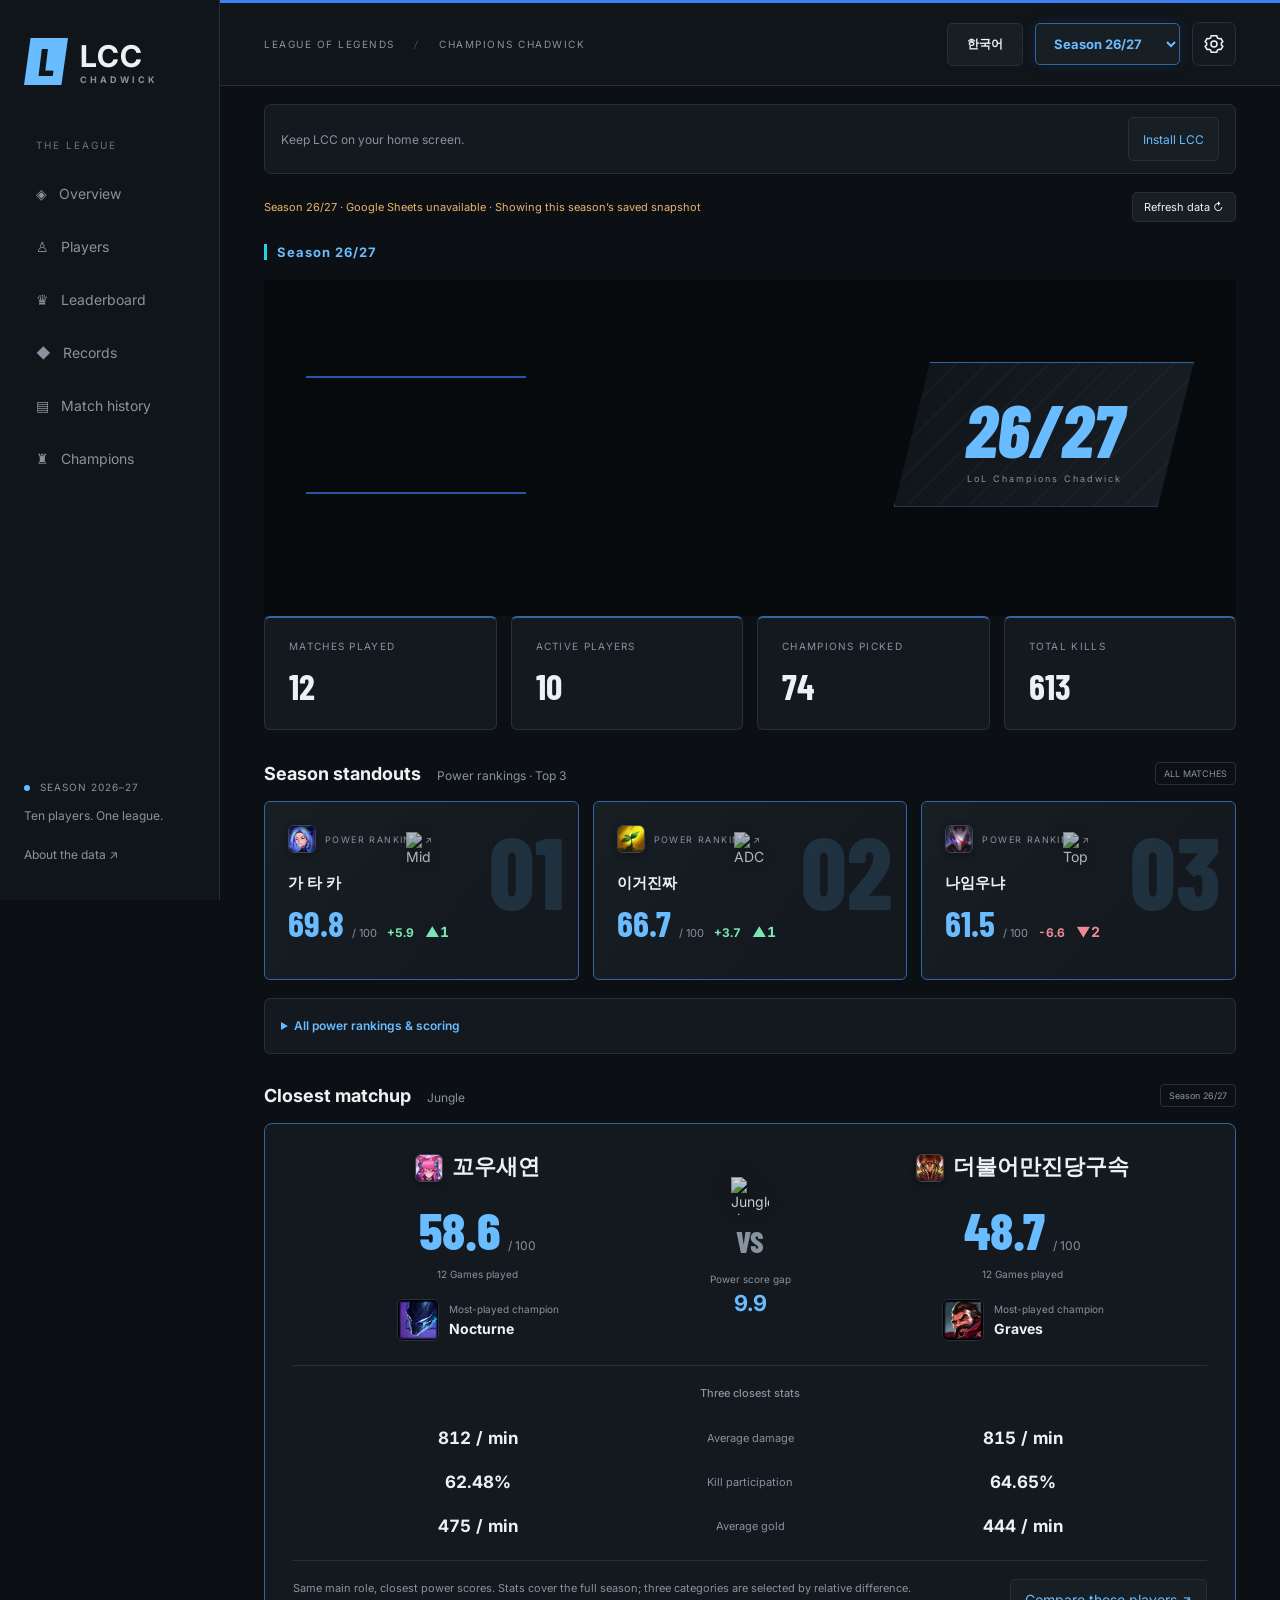
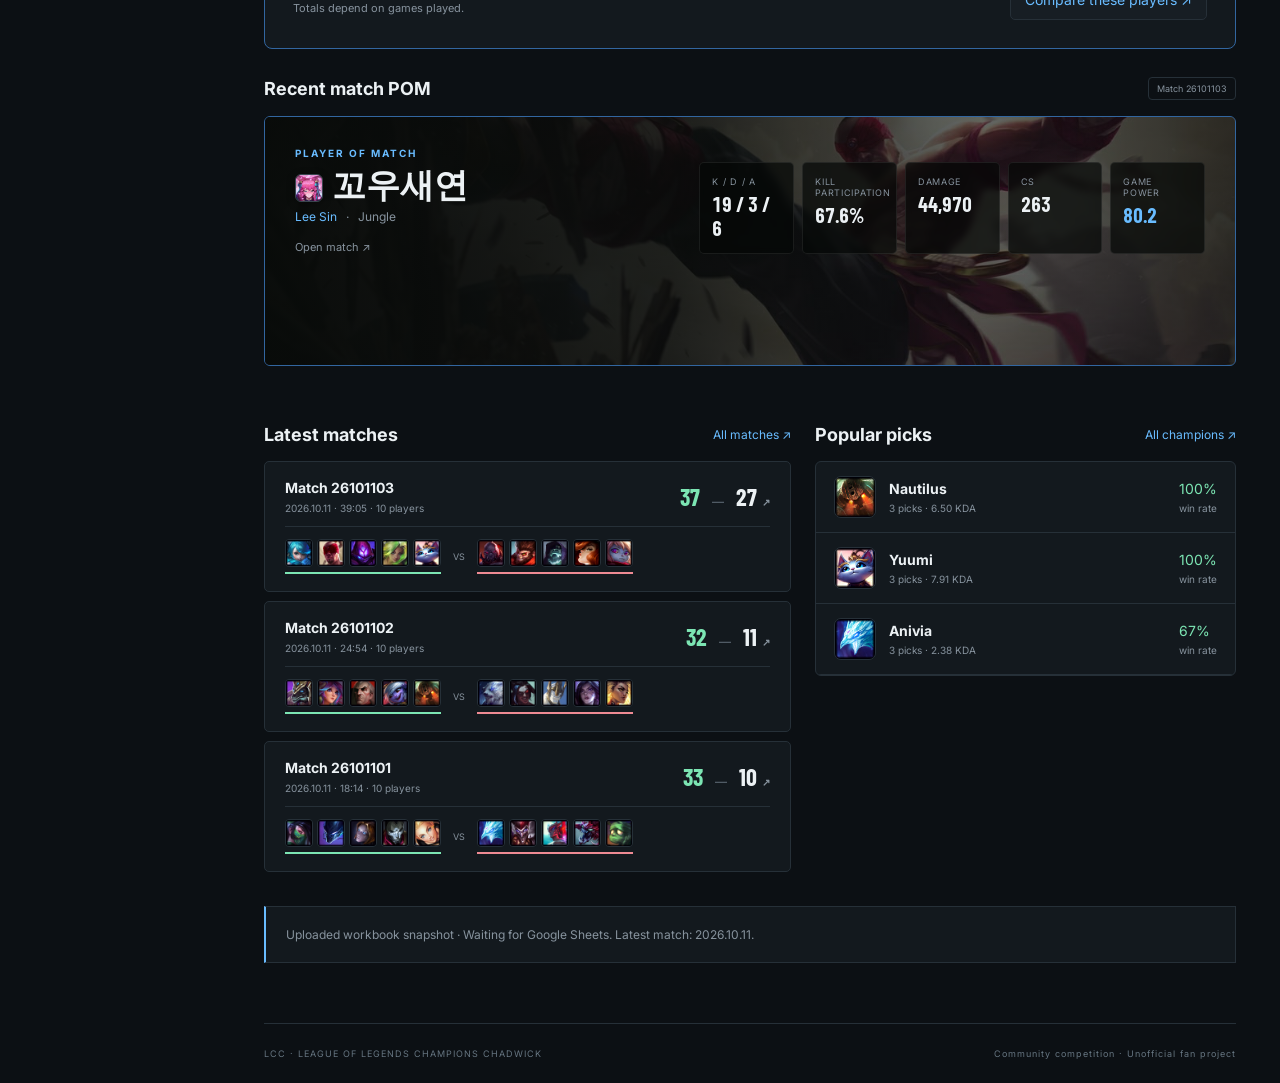
==== docs/index.html @ 59acae22 "Add vision per minute to primary profile metrics" ====
<!doctype html>
<html lang="en"><head><meta charset="utf-8"><meta name="viewport" content="width=device-width,initial-scale=1,viewport-fit=cover"><meta name="description" content="League of Legends Champions Chadwick — season rankings, player profiles, champion stats and match results."><title>LCC — Season 26/27</title><script src="seasons.js?v=20261013-palettes"></script><link rel="stylesheet" href="style.css?v=20261013-seasons"><link rel="stylesheet" href="language-extra.css"><link rel="stylesheet" href="champion-icons.css?v=20261015-matches"><link rel="stylesheet" href="player-profile-icons.css"><link rel="stylesheet" href="leaderboard.css"><link rel="stylesheet" href="hero-videos.css"><link rel="stylesheet" href="home-branding.css?v=20261013-seasons"><link rel="stylesheet" href="home-branding-adjust.css?v=20261013-1247"><link rel="stylesheet" href="season-theme.css?v=20261013-palettes"><link rel="stylesheet" href="compare.css?v=20261014-higher"><link rel="stylesheet" href="power-ranking.css?v=20261014-arrows2"><link rel="stylesheet" href="matchup.css?v=20261014-lanes"><link rel="stylesheet" href="pom.css?v=20261014-profilepom"><link rel="stylesheet" href="match-pom.css?v=20261014-matchpower"><link rel="stylesheet" href="records.css?v=20261014-recordart3"><link rel="stylesheet" href="mobile-nav.css?v=20261014-grid"><link rel="manifest" href="manifest.webmanifest"><meta name="theme-color" content="#0c1014"><meta name="apple-mobile-web-app-capable" content="yes"><meta name="apple-mobile-web-app-title" content="LCC"><meta name="apple-mobile-web-app-status-bar-style" content="black-translucent"><link rel="apple-touch-icon" sizes="180x180" href="images/app/apple-touch-icon.png"><link rel="icon" type="image/png" sizes="192x192" href="images/app/icon-192.png"><link rel="stylesheet" href="pwa.css?v=20261015-settings"><link rel="stylesheet" href="music.css?v=20261015"><link rel="stylesheet" href="power-history.css?v=20261015-summary"><link rel="stylesheet" href="power-chart.css?v=20261015"><link rel="stylesheet" href="profile-stats.css?v=20261015-vpm"></head>
<body><aside><a class="brand" href="#overview"><span class="mark">L</span><b>LCC<span>CHADWICK</span></b></a><div class="navlabel">THE LEAGUE</div><nav><a href="#overview">◈ <span>Overview</span></a><a href="#players">♙ <span>Players</span></a><a href="#leaderboard">♛ <span>Leaderboard</span></a><a href="#records">◆ <span>Records</span></a><a href="#matches">▤ <span>Match history</span></a><a href="#champions">♜ <span>Champions</span></a></nav><div class="asidebottom"><span class="statusdot"></span> <span id="sidebar-season">SEASON 2026 / 27</span><p>Ten players. One league.</p><a href="#about">About the data ↗</a></div></aside><div class="shell"><header><span>LEAGUE OF LEGENDS <i>/</i> CHAMPIONS CHADWICK</span><div class="header-actions"><button id="language-toggle" class="lang-toggle" type="button" aria-label="한국어로 전환">한국어</button><select id="season-select" class="season" aria-label="Choose season"><option value="26-27">Season 26/27</option><option value="25-26">Season 25/26</option></select></div></header><div id="pwa-install-bar" class="pwa-install-bar" hidden><span>Keep LCC on your home screen.</span><button class="btn" id="pwa-install" type="button">Install LCC</button></div><div class="livebar"><span id="live-status" role="status" data-state="checking">Checking Google Sheets…</span><button id="refresh-live" class="btn" type="button">Refresh data ↻</button></div><div id="season-context" class="season-context">Season 26/27</div><p id="season-data-note" class="season-data-note" hidden></p><main id="app" aria-live="polite"><p>Loading league statistics…</p></main><footer>LCC · LEAGUE OF LEGENDS CHAMPIONS CHADWICK <span>Community competition · Unofficial fan project</span></footer></div><dialog id="pwa-install-dialog" class="pwa-dialog" aria-labelledby="pwa-dialog-title"><h2 id="pwa-dialog-title">Install LCC</h2><p class="pwa-intro">Add LCC to your home screen and open it like an app.</p><h3>iPhone / iPad</h3><p>Open this site in Safari. Tap Share, then Add to Home Screen. Keep Open as Web App enabled if shown, then tap Add.</p><h3>Galaxy / Android</h3><p>Open this site in Chrome or Samsung Internet. Use the browser menu to install the app or add it to your home screen.</p><p>If you opened LCC inside another app, open the link in Safari or Chrome first.</p><p>An internet connection is required for statistics. Enable POM alerts separately on this device.</p><button class="btn" id="pwa-close" type="button">Close</button></dialog><script src="champion-art.js"></script><script src="live.js?v=20261013-seasons"></script><script src="app.js?v=20261015-vpm"></script><script src="power-ranking.js?v=20261015-spread2"></script><script src="power-chart.js?v=20261015"></script><script src="power-history.js?v=20261015-chart"></script><script src="pom.js?v=20261014-profilepom"></script><script src="leaderboard.js?v=20261014-pom"></script><script src="about-simple.js?v=20261013-seasons"></script><script src="compare.js?v=20261014-current-rank"></script><script src="matchup.js?v=20261014-lanes"></script><script src="records.js?v=20261014-powerrecord"></script><script src="match-pom.js?v=20261014-matchpower"></script><script src="champion-icons.js?v=20261015-laneorder"></script><script src="image-fallback.js"></script><script src="korean-game-terms.js?v=20261014-ko2"></script><script src="translation-fixes.js?v=20261014-allplayers"></script><script src="language.js?v=20261015-spread2"></script><script src="player-profile-icons.js?v=20261014-current-rank"></script><script src="hero-videos.js?v=20261013-1322"></script><script src="pwa.js?v=20261014"></script><script type="module" src="push.js?v=20261015-settings"></script><script src="music.js?v=20261015-default-on"></script></body></html>
---- docs/style.css ----
@import url('https://fonts.googleapis.com/css2?family=Barlow+Condensed:wght@600;700;800&family=Inter:wght@400;500;600;700;800&display=swap');
:root{color-scheme:dark;--bg:#0c1014;--panel:#13191e;--line:#263038;--muted:#87939e;--text:#ecf1f4;--lime:#d5fa62;--green:#7ce5b3}*{box-sizing:border-box}body{margin:0;background:var(--bg);color:var(--text);font:14px Inter,Arial,sans-serif}a{color:inherit;text-decoration:none}button,input,select{font:inherit}button,a,input,select{outline-offset:5px}button{cursor:pointer}aside{position:fixed;inset:0 auto 0 0;width:220px;padding:38px 24px;background:#10151a;border-right:1px solid var(--line);display:flex;flex-direction:column}.brand{display:flex;gap:12px;align-items:center}.mark{background:var(--lime);color:#10151a;font:italic 800 38px 'Barlow Condensed',sans-serif;width:44px;height:47px;text-align:center;clip-path:polygon(15% 0,100% 0,85% 100%,0 100%)}.brand b{font-size:30px;letter-spacing:1px}.brand b span{display:block;font-size:9px;letter-spacing:3px;color:var(--muted)}.navlabel{font-size:10px;letter-spacing:2px;color:#66737e;margin:54px 12px 20px}nav{display:grid;gap:8px}nav a{padding:14px 12px;border-radius:5px;color:var(--muted);display:flex;gap:12px}nav a.active{background:#232c20;color:var(--lime)}nav a:hover{background:#1c242b;color:white}.asidebottom{margin-top:auto;color:var(--muted);font-size:10px;letter-spacing:1px}.asidebottom p{letter-spacing:0;font-size:12px;margin:15px 0 24px}.asidebottom a{font-size:12px;letter-spacing:0}.statusdot{display:inline-block;width:6px;height:6px;border-radius:100%;background:var(--lime);margin-right:6px}.shell{margin-left:220px}header{height:86px;padding:0 44px;display:flex;align-items:center;justify-content:space-between;border-bottom:1px solid var(--line);font-size:10px;letter-spacing:1.5px;color:var(--muted)}header i{margin:0 15px;color:#42505a}.season{border:1px solid var(--line);border-radius:5px;padding:11px 14px;color:#ccd5dc;letter-spacing:0}.season .statusdot{margin:0 0 0 18px}.header-actions{display:flex;align-items:center;gap:9px}.lang-toggle{background:#171e24;border:1px solid #303a43;border-radius:5px;color:var(--text);padding:10px 12px;font-size:10px;letter-spacing:0;min-width:58px}.lang-toggle:hover{border-color:var(--lime);color:var(--lime)}main{padding:38px 44px 60px;max-width:1600px;margin:auto}.eyebrow{color:var(--lime);font-size:10px;font-weight:700;letter-spacing:2px;text-transform:uppercase}.hero{display:flex;justify-content:space-between;gap:28px;align-items:center;padding:4px 0 32px}.hero h1,h1{font:800 clamp(36px,4vw,62px)/1.05 'Barlow Condensed',Impact,sans-serif;text-transform:uppercase;letter-spacing:-.5px;margin:14px 0}.hero p,.sub{color:var(--muted);line-height:1.7;margin:12px 0}.heroart{position:relative;width:220px;height:145px;flex-shrink:0;overflow:hidden;border:1px solid #35432b;background:repeating-linear-gradient(135deg,transparent 0 20px,#a8cd4020 21px 22px),linear-gradient(110deg,#141c1a,#25351b);clip-path:polygon(12% 0,100% 0,88% 100%,0 100%);display:grid;place-content:center;text-align:center}.heroart b{font:800 italic 74px 'Barlow Condensed',sans-serif;color:var(--lime)}.heroart small{font-size:9px;letter-spacing:4px;color:#c2d4a8}.stats{display:grid;grid-template-columns:repeat(4,1fr);gap:14px;margin:0 0 32px}.stat{background:var(--panel);border:1px solid var(--line);padding:22px 24px;border-radius:6px}.stat small{display:block;color:var(--muted);font-size:10px;text-transform:uppercase;letter-spacing:1.3px}.stat strong{font:700 36px 'Barlow Condensed',sans-serif;display:block;margin-top:12px}.stat em{font:11px Inter,sans-serif;color:var(--muted);margin-left:7px}.sectionhead{display:flex;justify-content:space-between;align-items:center;margin:28px 0 16px;gap:12px}h2{font-size:18px;margin:0}h2 span{color:var(--muted);font-size:12px;font-weight:400;margin-left:12px}.quietlink{color:var(--lime);font-size:12px}.leaders{display:grid;grid-template-columns:repeat(3,1fr);gap:14px}.leader{display:block;position:relative;background:linear-gradient(115deg,#1d2820,#141b20 65%);border:1px solid #354132;padding:23px;border-radius:6px;overflow:hidden}.leader:nth-child(2){background:linear-gradient(115deg,#202333,#141b20 65%);border-color:#343748}.leader:nth-child(3){background:linear-gradient(115deg,#29251e,#141b20 65%);border-color:#413c30}.leader small{font-size:9px;letter-spacing:1.4px;color:#a9b5a4}.leader h3{font-size:15px;margin:20px 0 8px;position:relative;overflow-wrap:anywhere}.leader strong{font:700 36px 'Barlow Condensed',sans-serif;color:var(--lime)}.leader strong span{font:11px Inter,sans-serif;color:var(--muted);margin-left:8px}.leader .ghost{position:absolute;right:14px;top:8px;font:800 100px 'Barlow Condensed',sans-serif;color:#ffffff06}.toolbar{display:flex;gap:10px;flex-wrap:wrap;margin-bottom:16px}.toolbar input{flex:1;min-width:180px}input,select,.btn{background:#171e24;border:1px solid #303a43;border-radius:5px;color:var(--text);padding:11px 14px}.btn:hover{border-color:var(--lime)}.tablewrap{overflow-x:auto;border:1px solid var(--line);border-radius:6px;background:var(--panel)}table{width:100%;border-collapse:collapse;text-align:left;white-space:nowrap}th{font-size:9px;text-transform:uppercase;letter-spacing:1px;color:var(--muted);background:#171e24;padding:15px 18px}th button{color:inherit;background:none;border:none;padding:0;font:inherit;text-transform:inherit;letter-spacing:inherit}td{border-top:1px solid #232b33;padding:17px 18px;font-size:12px}tbody tr:hover{background:#1a2229}.num{font-variant-numeric:tabular-nums}.playername{font-weight:600}.tag{font-size:10px;color:var(--muted);margin-top:5px}.rank{color:#74818c}.rank.top{color:var(--lime);font-weight:800}.lime{color:var(--lime)}.win{color:var(--green)}.loss{color:#ee8a93}.pill{display:inline-block;font-size:9px;padding:5px 8px;border:1px solid var(--line);border-radius:4px;color:#b9c5ce}.form{display:flex;gap:4px}.form span{font-size:9px;padding:5px;background:#15372c;color:var(--green);border-radius:3px}.form span.l{background:#382429;color:#ee8a93}.bar{height:3px;background:#303c37;width:70px;margin-top:7px}.bar span{display:block;height:100%;background:var(--green)}.bottomgrid{display:grid;grid-template-columns:1.25fr 1fr;gap:24px}.matchcard{display:flex;justify-content:space-between;align-items:center;background:var(--panel);border:1px solid var(--line);border-radius:5px;padding:17px 20px;margin-bottom:9px;gap:12px}.matchcard:hover{border-color:#657846}.matchcard small{display:block;color:var(--muted);font-size:10px;margin-top:6px}.score{font:700 24px 'Barlow Condensed',sans-serif;white-space:nowrap}.score i{font:12px Inter;color:#63707b;margin:0 12px}.champRow{display:flex;align-items:center;gap:13px;padding:14px 18px;border-bottom:1px solid var(--line)}.champIcon{height:35px;width:35px;display:grid;place-items:center;border-radius:5px;background:#28312b;color:var(--lime);font-family:'Barlow Condensed',sans-serif;font-size:20px}.champRow>div:nth-child(2){flex:1}.champRow small{color:var(--muted);font-size:10px;display:block;margin-top:5px}.cards{display:grid;grid-template-columns:repeat(3,1fr);gap:16px}.card{background:var(--panel);border:1px solid var(--line);padding:25px;border-radius:6px}.card h3{overflow-wrap:anywhere}.card:hover{border-color:#58664e}.ministats{display:flex;gap:25px;margin-top:25px}.ministats b{display:block;font-size:20px}.ministats small{font-size:10px;color:var(--muted)}.back{color:var(--muted);font-size:12px}.note{padding:17px 20px;border:1px solid var(--line);border-left:2px solid var(--lime);color:var(--muted);font-size:12px;line-height:1.8;background:var(--panel);margin-top:25px}.prose{max-width:780px;line-height:1.9;color:#b5c0c9}.prose h2{color:white;margin-top:30px}.prose code{color:var(--lime)}footer{margin:0 44px;padding:24px 0;border-top:1px solid var(--line);color:#667581;font-size:9px;letter-spacing:1px;display:flex;justify-content:space-between;gap:15px}.empty{padding:40px;color:var(--muted);text-align:center}@media(min-width:1500px){main{padding-top:55px}.hero{padding-bottom:45px}}@media(max-width:1100px){aside{width:180px;padding:30px 18px}.shell{margin-left:180px}main{padding:30px 25px}.heroart{width:165px}.bottomgrid{grid-template-columns:1fr}.cards{grid-template-columns:repeat(2,1fr)}header{padding:0 25px}.leader{padding:18px}}@media(max-width:760px){aside{position:relative;width:100%;padding:16px;border-right:0;border-bottom:1px solid var(--line)}.brand{display:none}.navlabel,.asidebottom{display:none}nav{display:flex;justify-content:space-between;gap:3px}nav a{padding:10px 8px;font-size:11px;gap:5px}.shell{margin:0}header{height:57px;padding:0 18px;font-size:8px}header>span{max-width:150px;line-height:1.6}.header-actions{gap:6px}.lang-toggle{padding:8px 9px;min-width:49px;font-size:9px}.season{padding:9px 10px}.season .statusdot{margin-left:8px}main{padding:25px 18px}.heroart{display:none}.stats{grid-template-columns:repeat(2,1fr);gap:10px}.stat{padding:18px}.leaders{grid-template-columns:1fr}.leader{padding:18px}.leader h3{margin:12px 0 5px}.cards{grid-template-columns:1fr}.hero h1{font-size:44px}footer{margin:0 18px;flex-direction:column}.sectionhead{align-items:flex-start}.sectionhead h2 span{display:block;margin:7px 0 0}}

/* Champion profile banners and expanded season stats. */
.profile-hero{position:relative;isolation:isolate;min-height:370px;margin:22px 0 16px;border:1px solid var(--line);border-radius:8px;overflow:hidden;background:#182128;display:flex;align-items:flex-end}
.profile-splash{position:absolute;inset:0;width:100%;height:100%;object-fit:cover;object-position:65% 30%;z-index:-3}
.profile-shade{position:absolute;inset:0;background:linear-gradient(90deg,rgba(9,14,18,.94),rgba(9,14,18,.63) 48%,rgba(9,14,18,.1)),linear-gradient(0deg,rgba(9,14,18,.88),transparent 80%);z-index:-2}
.profile-content{padding:36px;max-width:100%;text-shadow:0 2px 18px #000}
.profile-content>.eyebrow{position:relative;top:-10px}
.profile-content h1{font-size:clamp(30px,4vw,58px);text-transform:none;overflow-wrap:anywhere;max-width:950px}
.profile-content p{color:#d0d9df;line-height:1.6}
.art-label{display:inline-block;margin-top:14px;padding:9px 12px;border:1px solid #9aaf7066;background:#101810b3;border-radius:4px;font-size:10px;letter-spacing:1px;color:var(--lime)}
.art-rule{color:var(--muted);font-size:11px;margin:0 0 26px;line-height:1.7}
.impact-stats{grid-template-columns:repeat(3,1fr)}
.card-totals{border-top:1px solid var(--line);margin-top:20px;padding-top:16px;display:grid;gap:9px;font-size:11px;color:var(--muted)}
.card-totals span{display:flex;justify-content:space-between;gap:10px}.card-totals b{color:var(--text);font-weight:500}
#ranktable table{min-width:1510px}#ranktable th:nth-child(2),#ranktable td:nth-child(2){position:sticky;left:0;background:var(--panel);z-index:1;box-shadow:5px 0 10px #0002}#ranktable th:nth-child(2){background:#171e24}
.profile-hero+.stats{margin-top:24px}
@media(max-width:760px){.profile-hero{min-height:340px}.profile-content{padding:24px}.profile-splash{object-position:60% center}.profile-shade{background:linear-gradient(0deg,rgba(9,14,18,.98),rgba(9,14,18,.6) 55%,rgba(9,14,18,.15))}.impact-stats{grid-template-columns:repeat(2,1fr)}}

.livebar{display:flex;justify-content:space-between;align-items:center;gap:14px;margin:18px 44px 0;font-size:11px;color:var(--muted)}.livebar .btn{padding:7px 11px;font-size:11px;flex-shrink:0}.livebar .btn:disabled{opacity:.5;cursor:wait}#live-status[data-state="live"]{color:var(--green)}#live-status[data-state="offline"]{color:#e6b46b}@media(max-width:760px){.livebar{margin:14px 18px 0;line-height:1.6}}
.season-context{margin:22px 44px 0;color:var(--lime);font-weight:700;font-size:13px;letter-spacing:1px}.season-context + main{padding-top:20px}#season-select{cursor:pointer;min-width:145px;font-size:13px}#season-select:focus-visible{outline:2px solid var(--lime)}.player-alias{color:var(--muted);font-size:12px;line-height:1.7}@media(max-width:760px){.season-context{margin:20px 18px 0}#season-select{min-width:125px;font-size:12px}}

.season-data-note{margin:10px 44px 0;color:var(--muted);font-size:11px;line-height:1.7}.season-data-note + main{padding-top:20px}@media(max-width:760px){.season-data-note{margin:10px 18px 0}}
---- docs/language-extra.css ----
.lang-toggle{padding:12px 18px!important;min-width:76px!important;font-size:12px!important;font-weight:700;letter-spacing:.2px}.header-actions{gap:12px}@media(max-width:760px){.lang-toggle{padding:10px 13px!important;min-width:62px!important;font-size:10px!important}}
---- docs/champion-icons.css ----
.champIcon{height:42px;width:42px;flex:0 0 42px;display:grid;place-items:center;border-radius:7px;overflow:hidden;background:#20282e;border:1px solid #303a43;color:var(--lime);font-family:'Barlow Condensed',sans-serif;font-size:20px}.champIcon img{width:100%;height:100%;object-fit:cover;display:block}.champIcon-fallback{background:#28312b}@media(max-width:760px){.champIcon{height:38px;width:38px;flex-basis:38px}}
.match-champion{display:inline-flex;align-items:center;gap:9px}
.match-champion .champIcon{width:32px;height:32px;flex-basis:32px;border-radius:5px;font-size:13px}
.matchcard{flex-wrap:wrap}
.match-picks{flex-basis:100%;display:flex;align-items:center;gap:12px;padding-top:12px;border-top:1px solid var(--line)}
.match-picks-team{display:flex;gap:4px;padding-bottom:5px;border-bottom:2px solid currentColor}
.match-pick{display:block}
.match-pick .champIcon{width:28px;height:28px;flex-basis:28px;border-radius:4px;font-size:10px}
.match-picks-vs{font-size:9px;color:var(--muted)}
@media(max-width:760px){.match-picks{gap:8px}.match-picks-team{gap:3px}.match-pick .champIcon{width:20px;height:20px;flex-basis:20px}}
---- docs/player-profile-icons.css ----
.player-avatar-inline{width:28px;height:28px;object-fit:cover;border-radius:6px;border:1px solid #3a4650;vertical-align:middle;margin-right:9px;box-shadow:0 2px 8px #0005}.player-avatar-card{width:54px;height:54px;object-fit:cover;border-radius:10px;border:1px solid #46535d;display:block;margin:0 0 15px;box-shadow:0 5px 18px #0006}.player-avatar-profile{width:72px;height:72px;object-fit:cover;border-radius:12px;border:1px solid #75845d;display:block;margin-bottom:14px;box-shadow:0 8px 28px #0009}.tablewrap td a[href^="#player/"]{display:inline-flex;align-items:center}.card[href^="#player/"]{position:relative}.card[href^="#player/"] .pill{position:absolute;top:25px;right:25px}@media(max-width:760px){.player-avatar-inline{width:24px;height:24px;margin-right:7px}.player-avatar-card{width:46px;height:46px}.player-avatar-profile{width:60px;height:60px}.card[href^="#player/"] .pill{top:20px;right:20px}}
---- docs/leaderboard.css ----
.leaderboard-heading{display:flex;align-items:flex-end;justify-content:space-between;gap:20px;margin-bottom:24px}.leaderboard-heading h1{margin-bottom:8px}.leaderboard-live{display:inline-flex;align-items:center;gap:8px;border:1px solid #394533;background:#151c18;border-radius:999px;padding:9px 12px;font-size:9px;letter-spacing:1.3px;color:#bdcaaf;white-space:nowrap}.leaderboard-live i{width:7px;height:7px;border-radius:50%;background:var(--lime);box-shadow:0 0 12px #d5fa62aa}.leaderboard-grid{display:grid;grid-template-columns:repeat(3,minmax(0,1fr));gap:16px}.leaderboard-card{position:relative;min-height:228px;background:linear-gradient(145deg,#171e24,#11171c);border:1px solid var(--line);border-radius:7px;padding:20px;overflow:hidden}.leaderboard-card::after{content:"";position:absolute;inset:auto -40px -70px auto;width:150px;height:150px;border-radius:50%;background:#d5fa6208;pointer-events:none}.leaderboard-card-title{font-size:10px;letter-spacing:1.5px;text-transform:uppercase;color:#aab5bd;margin-bottom:18px}.leaderboard-first{position:relative;display:flex;align-items:flex-start;gap:10px;padding-bottom:17px;border-bottom:1px solid #28323a}.leaderboard-crown{font-size:22px;line-height:1;color:var(--lime);margin-top:2px;text-shadow:0 0 14px #d5fa6266}.leaderboard-winner{display:flex;align-items:center;gap:12px;min-width:0}.leaderboard-winner .player-avatar-inline{width:54px;height:54px;border-radius:8px;border:1px solid #718340;object-fit:cover;flex:0 0 auto}.leaderboard-winner-copy{display:grid;gap:3px;min-width:0}.leaderboard-rank-label{font-size:8px;letter-spacing:1.5px;color:#76828b}.leaderboard-winner-copy strong{font-size:17px;overflow:hidden;text-overflow:ellipsis;white-space:nowrap}.leaderboard-value{font:800 28px 'Barlow Condensed',sans-serif;color:var(--lime);line-height:1}.leaderboard-places{display:grid;gap:8px;padding-top:13px}.leaderboard-place{display:grid;grid-template-columns:24px minmax(0,1fr) auto;align-items:center;gap:8px;font-size:11px}.leaderboard-place-rank{color:#71808a;font-weight:700}.leaderboard-place-name{overflow:hidden;text-overflow:ellipsis;white-space:nowrap;color:#d8e0e5}.leaderboard-place strong{font:700 16px 'Barlow Condensed',sans-serif;color:#f2f5f6}@media(max-width:1100px){.leaderboard-grid{grid-template-columns:repeat(2,minmax(0,1fr))}}@media(max-width:760px){.leaderboard-heading{display:block}.leaderboard-live{margin-top:8px}.leaderboard-grid{grid-template-columns:1fr}.leaderboard-card{min-height:0}.leaderboard-winner .player-avatar-inline{width:48px;height:48px}}
---- docs/hero-videos.css ----
.hero{position:relative;overflow:hidden;isolation:isolate}
.hero>.hero-video-layer{position:absolute;inset:0;z-index:-2;overflow:hidden;background:#080b0e;pointer-events:none}
.hero>.hero-video-layer::after{content:"";position:absolute;inset:0;background:linear-gradient(90deg,rgba(7,10,12,.92) 0%,rgba(7,10,12,.74) 42%,rgba(7,10,12,.30) 72%,rgba(7,10,12,.64) 100%),linear-gradient(0deg,rgba(7,10,12,.72),rgba(7,10,12,.08) 52%,rgba(7,10,12,.35));z-index:2}
.hero-video-layer iframe{position:absolute;top:50%;left:50%;width:177.78vh;height:56.25vw;min-width:100%;min-height:100%;transform:translate(-50%,-50%);border:0;pointer-events:none}
.hero>.hero-video-layer~*{position:relative;z-index:1}
.heroart{background:rgba(15,20,24,.28);backdrop-filter:blur(2px)}
@media (max-width:760px){.hero-video-layer iframe{width:220vh;height:70vw}.hero>.hero-video-layer::after{background:linear-gradient(90deg,rgba(7,10,12,.94),rgba(7,10,12,.58)),linear-gradient(0deg,rgba(7,10,12,.78),rgba(7,10,12,.12) 55%,rgba(7,10,12,.38))}}
@media (prefers-reduced-motion:reduce){.hero-video-layer{display:none}}
---- docs/home-branding.css ----
.hero > div:not(.hero-video-layer):not(.heroart){min-height:300px;position:relative;z-index:2;background:url('https://raw.githubusercontent.com/CheongPaul/lcc/main/6acda41a7ec5a.png') left center/220px auto no-repeat!important}
.hero > div:not(.hero-video-layer):not(.heroart)>*{display:none!important}
.heroart{position:relative;z-index:2}
.heroart b{font-size:0}
.heroart b::after{content:attr(data-season-label);font:800 italic 74px 'Barlow Condensed',sans-serif;color:var(--lime)}
.heroart small{font-size:0}
.heroart small::after{content:'LoL Champions Chadwick';font-size:9px;letter-spacing:2.5px;color:#c2d4a8;white-space:nowrap;display:block}
@media(max-width:760px){.hero > div:not(.hero-video-layer):not(.heroart){min-height:220px;background-position:center!important;background-size:170px auto!important}.heroart small::after{font-size:9px}}
---- docs/home-branding-adjust.css ----
.hero > div:not(.hero-video-layer):not(.heroart){flex:1 1 520px;min-width:360px;width:auto;position:relative;background-position:42px center!important;background-size:220px auto!important;background-repeat:no-repeat!important}
.hero > div:not(.hero-video-layer):not(.heroart)::before,.hero > div:not(.hero-video-layer):not(.heroart)::after{content:"";position:absolute;left:42px;width:220px;height:2px;background:rgba(213,250,98,.42);pointer-events:none;z-index:3}
.hero > div:not(.hero-video-layer):not(.heroart)::before{top:calc(50% - 58px)}
.hero > div:not(.hero-video-layer):not(.heroart)::after{top:calc(50% + 58px)}
.heroart{width:300px;transform:translateX(-42px)}
.heroart small::after{white-space:nowrap;display:block;font-size:9px;letter-spacing:2px}
@media(max-width:1100px){.hero > div:not(.hero-video-layer):not(.heroart){min-width:300px;background-position:24px center!important;background-size:220px auto!important}.hero > div:not(.hero-video-layer):not(.heroart)::before,.hero > div:not(.hero-video-layer):not(.heroart)::after{left:24px}.heroart{width:280px;transform:translateX(-24px)}.heroart small::after{font-size:8px;letter-spacing:1.7px}}
@media(max-width:760px){.hero{display:block}.hero > div:not(.hero-video-layer):not(.heroart){min-width:0;width:100%;min-height:220px;background-position:center!important;background-size:170px auto!important}.hero > div:not(.hero-video-layer):not(.heroart)::before,.hero > div:not(.hero-video-layer):not(.heroart)::after{left:50%;width:170px;transform:translateX(-50%)}.hero > div:not(.hero-video-layer):not(.heroart)::before{top:calc(50% - 44px)}.hero > div:not(.hero-video-layer):not(.heroart)::after{top:calc(50% + 44px)}.heroart{width:100%;transform:none;margin-top:8px}.heroart small::after{white-space:nowrap;font-size:8px;letter-spacing:1.4px}}
---- docs/season-theme.css ----
/* Season identity. Outcome colors (--green, .loss and form badges) stay semantic. */
:root {
  --bg:#0c1014; --panel:#13191e; --line:#263038; --muted:#87939e;
  --text:#ecf1f4; --accent:#3b82f6; --accent-bright:#22d3ee;
  --lime:#69bcff; --surface:#171e24; --sidebar:#10151a;
  --accent-line:#3266a0; --accent-wash:#3b82f61c; --glow:#22d3ee35;
}
:root[data-season="25-26"] {
  --bg:#0c1014; --panel:#13191e; --line:#263038; --muted:#87939e;
  --text:#ecf1f4; --accent:#d4a843; --accent-bright:#f59e0b;
  --lime:#e8be61; --surface:#171e24; --sidebar:#10151a;
  --accent-line:#85672f; --accent-wash:#d4a8431c; --glow:#f59e0b35;
}
body {background:var(--bg);min-height:100vh}
aside {background:var(--sidebar)}
header {border-top:3px solid var(--accent);background:var(--sidebar)}
nav a.active,nav a.active:hover {background:var(--surface);color:var(--lime);box-shadow:inset 3px 0 var(--accent)}
nav a:hover,tbody tr:hover {background:var(--surface)}
input,select,.btn,.lang-toggle {background:var(--surface);border-color:var(--line)}
:focus-visible {outline:2px solid var(--accent-bright)}
#season-select {background:var(--surface);border-color:var(--accent-line);color:var(--lime);font-weight:700;box-shadow:0 0 16px var(--accent-wash)}
#season-select option {background:var(--sidebar);color:var(--text)}
.season-context {color:var(--lime);border-left:3px solid var(--accent-bright);padding-left:10px}
h1 {color:var(--lime)}
.heroart {border-color:var(--accent-line);background:repeating-linear-gradient(135deg,transparent 0 20px,#ffffff08 21px 22px),linear-gradient(110deg,var(--sidebar),var(--surface))}
.heroart small,.heroart small::after {color:var(--muted)}
.hero > div:not(.hero-video-layer):not(.heroart)::before,
.hero > div:not(.hero-video-layer):not(.heroart)::after {background:var(--accent);opacity:.65}
.stat,.card,.matchcard,.tablewrap,.profile-hero {border-color:var(--line)}
.stat {border-top:2px solid var(--accent-line)}
.card:hover,.matchcard:hover,.leader:hover,.leaderboard-card:hover {border-color:var(--accent)}
.leader,.leader:nth-child(2),.leader:nth-child(3),.leaderboard-card {background:linear-gradient(130deg,var(--surface),var(--panel) 75%);border-color:var(--accent-line)}
.leader small,.leaderboard-card-title {color:var(--muted)}
th,#ranktable th:nth-child(2) {background:var(--surface);color:var(--lime)}
td,.leaderboard-first {border-color:var(--line)}
.leaderboard-live,.art-label {background:var(--surface);border-color:var(--accent-line);color:var(--lime)}
.leaderboard-live i {box-shadow:0 0 12px var(--glow)}
.leaderboard-card::after {background:#ffffff04}
.leaderboard-crown {text-shadow:0 0 14px var(--glow)}
.leaderboard-winner .player-avatar-inline,.player-avatar-profile {border-color:var(--accent-line)}
.champIcon,.champIcon-fallback {background:var(--surface);border-color:var(--line)}
.pill {border-color:var(--line);color:var(--muted)}
---- docs/compare.css ----
.compare-launch{margin:16px 0 24px}.compare-launch #compare-picker{margin-top:14px;padding:20px;background:var(--panel);border:1px solid var(--line);border-radius:6px}.compare-launch label{display:block;margin-bottom:10px;color:var(--muted)}.compare-launch select{max-width:100%;margin-right:10px}.compare-open{display:inline-block;margin-top:10px;color:var(--lime)}.compare-eyebrow{margin-top:24px}.compare-controls{display:flex;align-items:end;gap:14px;margin:24px 0}.compare-controls label{flex:1;min-width:0}.compare-controls label>span{display:block;color:var(--muted);margin-bottom:8px}.compare-controls select{width:100%}.compare-vs{padding-bottom:12px;color:var(--lime);font-weight:800}.compare-profiles{display:grid;grid-template-columns:1fr 1fr;gap:16px;margin:24px 0}.compare-profile{position:relative;isolation:isolate;overflow:hidden;border:1px solid var(--accent-line);border-radius:8px;min-height:250px;display:flex;align-items:end;background:var(--panel)}.compare-profile .profile-splash{z-index:-2;object-position:center 25%}.compare-profile::after{content:'';position:absolute;inset:0;z-index:-1;background:linear-gradient(0deg,#0c1014 5%,#0c1014de 55%,#0c101440)}.compare-profile-copy{padding:24px;min-width:0;width:100%}.compare-profile h2{font-size:22px;overflow-wrap:anywhere}.compare-profile p,.compare-main,.compare-pool{color:#c9d0d6;font-size:12px;line-height:1.8}.compare-main b{color:var(--lime)}.compare-form{display:flex;gap:12px;align-items:center;margin-top:14px;font-size:11px}.compare-table{table-layout:fixed;white-space:normal}.compare-table th,.compare-table td{width:33.333%;overflow-wrap:anywhere}.compare-table td{text-align:center;font-size:16px;font-variant-numeric:tabular-nums}.compare-table thead th:not(:first-child){text-align:center}.compare-table tbody th{font-size:11px;text-transform:none;letter-spacing:0;background:var(--panel);border-top:1px solid var(--line);color:var(--muted)}
@media(max-width:760px){.compare-controls{flex-wrap:wrap;gap:10px}.compare-controls label{flex-basis:40%}.compare-controls>.btn{width:100%}.compare-profiles{gap:8px}.compare-profile{min-height:260px}.compare-profile-copy{padding:12px}.compare-profile h2{font-size:16px}.compare-profile p,.compare-pool{font-size:10px}.compare-form{flex-wrap:wrap;gap:6px}.compare-table th,.compare-table td{padding:12px 8px}.compare-table td{font-size:13px}}

.compare-higher{display:inline-flex;align-items:center;justify-content:center;gap:8px;padding:7px 11px;border-radius:6px;background:var(--accent-wash);border:1px solid var(--accent-line);color:var(--lime);font-weight:700}.compare-higher-arrow{font-size:12px}.compare-legend{color:var(--muted);font-size:12px;line-height:1.7}.compare-legend>.compare-higher{padding:2px 7px;margin-right:5px}@media(max-width:760px){.compare-higher{padding:5px 7px;gap:4px}}
---- docs/power-ranking.css ----
.power-leader .ghost{color:var(--lime);opacity:.14;pointer-events:none}.power-leader>small,.power-leader>h3,.power-leader>strong,.power-flags{position:relative;z-index:1}.power-lane-icon{position:absolute;right:138px;top:30px;width:34px;height:34px;object-fit:contain;opacity:.72;filter:drop-shadow(0 0 8px #0008);z-index:1}.power-score-line{display:flex;align-items:baseline;gap:10px;position:relative;z-index:1}.power-change,.rank-change{display:inline-block;font-variant-numeric:tabular-nums;font-weight:700}.power-change{font-size:12px}.rank-change{min-width:26px;text-align:center}.power-change.up,.rank-change.up{color:var(--green)}.power-change.down,.rank-change.down{color:#ee8a93}.power-change.same,.rank-change.same,.power-change.new,.rank-change.new{color:var(--muted)}.power-comparison-note{margin:10px 0 2px;color:var(--muted);font-size:11px}.power-flags{display:flex;gap:6px;flex-wrap:wrap;margin-top:12px}.power-details{margin:18px 0 30px;border:1px solid var(--line);border-radius:6px;padding:16px;background:var(--panel);color:var(--muted);font-size:12px;line-height:1.8}.power-details summary{cursor:pointer;color:var(--lime);font-weight:600}.power-details .tablewrap{margin-top:16px}.power-details td .pill{margin-right:5px}

.power-profile{display:flex;align-items:center;gap:32px;flex-wrap:wrap;padding:20px 24px;margin:18px 0;background:var(--panel);border:1px solid var(--accent-line);border-radius:6px}.power-profile>div>span{display:block;font-size:11px;color:var(--muted)}.power-profile strong{display:block;color:var(--lime);font:700 32px "Barlow Condensed",sans-serif;margin-top:6px}.power-profile strong small{font:12px Inter,sans-serif;color:var(--muted)}
@media(max-width:760px){.power-lane-icon{right:120px;top:22px;width:30px;height:30px}.power-score-line{gap:7px}.power-change{font-size:11px}}
---- docs/matchup.css ----
.matchup-card{background:var(--panel);border:1px solid var(--accent-line);border-radius:8px;padding:28px;margin-bottom:28px}.matchup-contenders{display:grid;grid-template-columns:minmax(0,1fr) 140px minmax(0,1fr);gap:18px;align-items:center}.matchup-player{text-align:center;min-width:0}.matchup-name{display:block;font-weight:700;font-size:22px;overflow-wrap:anywhere}.matchup-name .player-avatar-inline{vertical-align:middle}.matchup-power{display:block;font:800 52px 'Barlow Condensed',sans-serif;color:var(--lime);margin:16px 0 4px}.matchup-power small{font:12px Inter,sans-serif;margin-left:8px;color:var(--muted)}.matchup-champion{display:flex;justify-content:center;align-items:center;gap:10px;margin:18px auto 0}.matchup-champion img{border-radius:6px;border:1px solid var(--line)}.matchup-champion span{text-align:left}.matchup-champion small{display:block;color:var(--muted);font-size:10px;margin-bottom:5px}.matchup-champion b{font-size:14px}.matchup-center{text-align:center}.matchup-lane-icon{display:block;width:38px;height:38px;object-fit:contain;margin:0 auto 8px;opacity:.82;filter:drop-shadow(0 0 10px #0008)}.matchup-center>b{display:block;font:800 30px 'Barlow Condensed',sans-serif;color:var(--muted)}.matchup-center>span{display:block;font-size:10px;color:var(--muted);margin:14px 0 5px}.matchup-center>strong{color:var(--lime);font-size:22px}.matchup-metrics{border-top:1px solid var(--line);margin-top:24px;padding-top:20px}.matchup-metrics h3{text-align:center;color:var(--muted);font-size:11px;font-weight:500;margin:0 0 16px}.matchup-metric{display:grid;grid-template-columns:minmax(0,1fr) 140px minmax(0,1fr);gap:18px;align-items:center;text-align:center;padding:12px 0}.matchup-metric>span{font-size:11px;color:var(--muted)}.matchup-metric>strong{font-variant-numeric:tabular-nums;font-size:17px}.matchup-footer{display:flex;align-items:center;justify-content:space-between;gap:24px;border-top:1px solid var(--line);margin-top:12px;padding-top:18px}.matchup-footer p{color:var(--muted);font-size:11px;line-height:1.8;max-width:650px;margin:0}.matchup-footer .btn{white-space:nowrap;flex-shrink:0;color:var(--lime)}
@media(max-width:760px){.matchup-card{padding:18px 12px}.matchup-contenders,.matchup-metric{grid-template-columns:minmax(0,1fr) 80px minmax(0,1fr);gap:7px}.matchup-name{font-size:15px}.matchup-power{font-size:36px}.matchup-power small{font-size:10px;margin-left:4px}.matchup-champion{flex-direction:column;gap:6px}.matchup-champion span{text-align:center}.matchup-champion b{font-size:12px}.matchup-lane-icon{width:30px;height:30px;margin-bottom:6px}.matchup-metric>strong{font-size:13px}.matchup-metric>span{font-size:10px}.matchup-footer{flex-direction:column;gap:14px;align-items:stretch}.matchup-footer .btn{text-align:center}.matchup-center>span{font-size:9px}}
---- docs/pom.css ----
.latest-pom-section{margin:24px 0 30px}.latest-pom-card{position:relative;overflow:hidden;min-height:250px;border:1px solid var(--accent-line);border-radius:6px;background:var(--panel)}.latest-pom-bg{position:absolute;inset:0;width:100%;height:100%;object-fit:cover;object-position:center 28%;opacity:.58}.latest-pom-shade{position:absolute;inset:0;background:linear-gradient(90deg,rgba(8,11,9,.96) 0%,rgba(8,11,9,.82) 42%,rgba(8,11,9,.38) 74%,rgba(8,11,9,.68) 100%)}.latest-pom-content{position:relative;z-index:1;display:grid;grid-template-columns:minmax(240px,1fr) minmax(420px,1.35fr);gap:30px;align-items:end;padding:30px}.latest-pom-copy .eyebrow{margin-bottom:8px}.latest-pom-copy h3{margin:0 0 7px;font:700 34px/1 "Barlow Condensed",sans-serif;color:var(--text)}.latest-pom-copy h3 a{color:inherit;text-decoration:none}.latest-pom-copy h3 a:hover{color:var(--lime)}.latest-pom-champion{display:flex;gap:9px;align-items:center;color:var(--muted);font-size:12px}.latest-pom-champion a{color:var(--lime)}.latest-pom-match{display:inline-block;margin-top:16px;font-size:11px;color:var(--muted)}.latest-pom-stats{display:grid;grid-template-columns:repeat(5,minmax(74px,1fr));gap:8px}.latest-pom-stat{padding:13px 12px;background:rgba(5,8,6,.7);border:1px solid rgba(255,255,255,.08);border-radius:5px;backdrop-filter:blur(3px)}.latest-pom-stat span{display:block;color:var(--muted);font-size:9px;letter-spacing:.08em;text-transform:uppercase}.latest-pom-stat strong{display:block;margin-top:5px;font:700 20px "Barlow Condensed",sans-serif;color:var(--text);font-variant-numeric:tabular-nums}.latest-pom-stat.power strong{color:var(--lime)}.profile-pom-row{background:rgba(190,255,90,.045)}.profile-pom-row td:first-child{box-shadow:inset 3px 0 0 var(--lime)}.profile-pom-badge{display:inline-flex;align-items:center;margin-left:8px;padding:2px 6px;border:1px solid var(--accent-line);border-radius:999px;color:var(--lime);background:rgba(190,255,90,.08);font-size:9px;font-weight:800;letter-spacing:.08em;vertical-align:middle}@media(max-width:900px){.latest-pom-content{grid-template-columns:1fr;padding:24px}.latest-pom-stats{grid-template-columns:repeat(3,1fr)}}@media(max-width:560px){.latest-pom-stats{grid-template-columns:repeat(2,1fr)}.latest-pom-card{min-height:360px}.latest-pom-copy h3{font-size:30px}}
---- docs/match-pom.css ----
.match-power-head{white-space:nowrap}.match-power-cell{white-space:nowrap}.match-power-cell strong{color:var(--lime);font-variant-numeric:tabular-nums}.match-power-cell span{margin-left:3px;color:var(--muted);font-size:10px}.match-pom-row{background:linear-gradient(90deg,rgba(200,170,85,.14),rgba(200,170,85,.035))!important;box-shadow:inset 3px 0 0 #c8aa55}.match-pom-row td{border-top-color:rgba(200,170,85,.22);border-bottom-color:rgba(200,170,85,.22)}.match-pom-badge{display:inline-flex;align-items:center;margin-left:9px;padding:2px 7px;border:1px solid rgba(200,170,85,.6);border-radius:999px;background:rgba(200,170,85,.12);color:#e7cf79;font:700 9px/1.5 "Barlow Condensed",sans-serif;letter-spacing:.08em;vertical-align:middle}
---- docs/records.css ----
.records-grid{display:grid;grid-template-columns:repeat(2,minmax(0,1fr));gap:16px;margin:24px 0 34px}.record-card{position:relative;overflow:hidden;background:var(--panel);border:1px solid var(--line);border-radius:8px;padding:24px;min-height:220px}.record-card::after{content:'';position:absolute;right:-46px;top:-46px;width:130px;height:130px;border:1px solid var(--accent-line);border-radius:50%;opacity:.35;z-index:4;pointer-events:none}.record-card-wide{grid-column:1/-1}.record-bg{position:absolute;inset:0;width:100%;height:100%;object-fit:cover;object-position:center 24%;opacity:.62;z-index:0;pointer-events:none}.record-card.has-champion-art::before{content:'';position:absolute;inset:0;background:linear-gradient(90deg,rgba(8,12,16,.74) 0%,rgba(8,12,16,.42) 55%,rgba(8,12,16,.18) 100%);z-index:1;pointer-events:none}.record-card-content{position:relative;z-index:2}.record-eyebrow{font-size:10px;letter-spacing:2px;color:var(--lime);font-weight:700}.record-card h2{font-size:18px;margin:8px 0 8px}.record-value{display:block;font:800 58px 'Barlow Condensed',sans-serif;color:var(--lime);line-height:1;margin:18px 0 22px;font-variant-numeric:tabular-nums}.record-holder{position:relative;z-index:1;padding:12px 0;border-top:1px solid rgba(255,255,255,.16)}.record-player{display:block;font-size:17px;font-weight:700}.record-player .tag{display:inline-block;margin-left:5px}.record-meta{display:block;color:var(--muted);font-size:11px;margin-top:6px}.record-meta a{color:inherit}.record-empty{color:var(--muted);font-size:12px;border-top:1px solid var(--line);padding-top:12px}@media(max-width:760px){.records-grid{grid-template-columns:1fr}.record-card-wide{grid-column:auto}.record-card{padding:20px;min-height:0}.record-value{font-size:48px}.record-bg{object-position:center 20%;opacity:.58}.record-card.has-champion-art::before{background:linear-gradient(90deg,rgba(8,12,16,.76),rgba(8,12,16,.26))}}
---- docs/mobile-nav.css ----
/* Keep all six navigation destinations visible on narrow screens. */
@media (max-width: 760px) {
  aside { padding: 12px; }
  aside nav {
    display: grid;
    grid-template-columns: repeat(3, minmax(0, 1fr));
    gap: 6px;
    width: 100%;
    min-width: 0;
  }
  aside nav a {
    min-width: 0;
    min-height: 44px;
    padding: 9px 4px;
    justify-content: center;
    align-items: center;
    gap: 4px;
    font-size: 11px;
    line-height: 1.3;
    text-align: center;
    white-space: normal;
  }
  aside nav a span {
    min-width: 0;
    overflow-wrap: anywhere;
  }
}
---- docs/pwa.css ----
.pwa-install-bar{margin:18px 44px 0;padding:12px 16px;border:1px solid var(--line);border-radius:7px;background:var(--panel);display:flex;align-items:center;justify-content:space-between;gap:14px;font-size:12px;color:var(--muted)}.pwa-install-bar[hidden]{display:none}.pwa-install-bar .btn{flex-shrink:0;min-height:44px;color:var(--lime)}.pwa-dialog{width:min(460px,calc(100% - 32px));max-height:85vh;overflow-y:auto;padding:26px;border:1px solid var(--accent-line);border-radius:12px;background:var(--panel);color:var(--text);line-height:1.7}.pwa-dialog::backdrop{background:#000b}.pwa-dialog h2{font-size:22px}.pwa-dialog h3{font-size:14px;color:var(--lime);margin:20px 0 6px}.pwa-dialog p{font-size:13px;color:var(--muted)}.pwa-dialog button{min-height:44px;width:100%;margin-top:14px}.pwa-dialog .pwa-intro{color:var(--text)}
@media(max-width:760px){.pwa-install-bar{margin:14px 18px 0;font-size:11px;padding:10px 12px}.pwa-install-bar .btn{padding:10px;font-size:12px}.pwa-dialog{padding:22px}}
.settings-button{width:44px;height:44px;flex:0 0 44px;display:grid;place-items:center;border:1px solid var(--line);border-radius:7px;background:var(--panel);color:var(--text);padding:0}.settings-button:hover{color:var(--lime);border-color:var(--lime)}.settings-sr-only{position:absolute;width:1px;height:1px;padding:0;overflow:hidden;clip-path:inset(50%);white-space:nowrap}.settings-dialog{box-sizing:border-box;width:min(440px,calc(100% - 32px));max-height:85dvh;overflow:auto;padding:26px;border:1px solid var(--line);border-radius:14px;background:var(--panel);color:var(--text)}.settings-dialog::backdrop{background:#000b}.settings-dialog h2{margin:0 0 24px;font-size:22px}.settings-row{display:flex;align-items:center;justify-content:space-between;gap:18px}.settings-row strong{font-size:15px}.settings-row p,.settings-status{color:var(--muted);font-size:12px;line-height:1.65}.settings-row p{margin:6px 0 0}.settings-status{margin:18px 0 22px;min-height:40px}.settings-close{min-height:44px;width:100%}.push-switch{position:relative;flex:0 0 88px;min-height:44px;padding:0 12px 0 35px;border:1px solid var(--line);border-radius:24px;background:var(--bg);color:var(--muted);font-size:12px;font-weight:700}.push-switch::before{content:'';position:absolute;width:24px;height:24px;left:8px;top:9px;border-radius:50%;background:var(--muted)}.push-switch[aria-checked="true"]{background:var(--lime);color:#0c1014;border-color:var(--lime);padding:0 35px 0 12px}.push-switch[aria-checked="true"]::before{left:auto;right:8px;background:#0c1014}.push-switch:disabled{opacity:.6;cursor:wait}@media(max-width:760px){header{height:auto;min-height:92px;padding:12px 18px;flex-wrap:wrap;gap:9px}header>span{max-width:none;flex-basis:100%}.header-actions{width:100%;justify-content:space-between;gap:10px}.settings-dialog{padding:22px}}
@media(display-mode:standalone){#pwa-install-bar{display:none}body{padding-bottom:env(safe-area-inset-bottom)}@media(max-width:760px){aside{padding-top:calc(12px + env(safe-area-inset-top));padding-left:calc(12px + env(safe-area-inset-left));padding-right:calc(12px + env(safe-area-inset-right))}}}
---- docs/music.css ----
.music-settings{border-top:1px solid var(--line);padding-top:22px;margin:0 0 22px}
.music-volume{display:flex;align-items:center;gap:12px;margin-top:18px;font-size:13px}
.music-volume input{flex:1;min-width:0;min-height:44px;accent-color:var(--lime)}
.music-volume output{min-width:38px;text-align:right;font-variant-numeric:tabular-nums;color:var(--muted)}
.music-track{font-size:14px;font-weight:700;overflow-wrap:anywhere;margin:10px 0}
.music-bottom{display:flex;align-items:center;justify-content:space-between;gap:12px}
.music-status{font-size:12px;line-height:1.6;color:var(--muted);margin:0}
.music-next{min-height:44px;flex-shrink:0}
.music-next:disabled{opacity:.45;cursor:default}
---- docs/power-history.css ----
.power-daily{margin:24px 0 30px}
.power-daily .sectionhead{margin-bottom:10px;gap:12px}
.power-daily-note{font-size:12px;line-height:1.7;color:var(--muted);margin:10px 0 14px}
.power-daily .tablewrap{max-height:360px;overflow:auto}
.power-daily th{position:sticky;top:0;z-index:1}
.power-daily td{font-variant-numeric:tabular-nums}
.power-daily td small{color:var(--muted);font-size:10px}
@media(max-width:760px){.power-daily th,.power-daily td{padding:12px 9px}.power-daily .sectionhead h2{font-size:19px}}
.power-profile strong{display:flex;align-items:baseline;gap:8px;flex-wrap:wrap}
.power-profile-delta{display:inline-flex;align-items:center;margin-left:3px;padding:4px 8px;border-radius:5px;background:var(--bg);border:1px solid var(--line);font:700 16px Inter,sans-serif;line-height:1.25}
.power-profile-delta .power-change,.power-profile-delta .rank-change{font-size:16px;min-width:0}
.power-profile-day{flex-basis:100%;margin:0;font-size:11px;line-height:1.6;color:var(--muted)}
---- docs/power-chart.css ----
.power-chart{margin:24px 0 30px;padding:20px;border:1px solid var(--line);border-radius:8px;background:var(--panel)}
.power-chart .sectionhead{margin:0 0 14px}
.power-chart-legend{display:flex;gap:20px;flex-wrap:wrap;font-size:12px;font-weight:700}
.power-chart-score-label{color:#35d6d1;fill:#35d6d1}.power-chart-rank-label{color:#82aaff;fill:#82aaff}
.power-chart-scroll{overflow-x:auto;overscroll-behavior-x:contain}
.power-chart svg{display:block;width:100%;height:300px;font:11px Inter,sans-serif;fill:var(--muted)}
.power-chart-grid{stroke:var(--line);stroke-width:1}
.power-chart-score-line{stroke:#35d6d1;stroke-width:2.5;fill:none}
.power-chart-rank-line{stroke:#82aaff;stroke-width:2;stroke-dasharray:6 4;fill:none}
.power-chart-score-dot{fill:#35d6d1;stroke:var(--panel);stroke-width:1.5}
.power-chart-rank-dot{fill:#82aaff;stroke:var(--panel);stroke-width:1.5}
.power-chart-hit{fill:transparent}.power-chart-point{cursor:pointer;outline:none}
.power-chart-point:hover .power-chart-hit,.power-chart-point:focus .power-chart-hit,.power-chart-point.selected .power-chart-hit{fill:#ffffff0b;stroke:#ffffff30}
.power-chart-controls{display:flex;align-items:center;justify-content:space-between;gap:14px;flex-wrap:wrap;font-size:11px;color:var(--muted)}
.power-chart-controls label{display:flex;align-items:center;gap:10px}.power-chart-select{min-height:44px}
.power-chart-readout{display:flex;align-items:center;gap:16px;flex-wrap:wrap;padding:16px 0 0;margin-top:16px;border-top:1px solid var(--line);font-size:12px;color:var(--muted)}
.power-chart-readout a,.power-chart-readout b{color:var(--text)}
@media(max-width:760px){.power-chart{padding:14px}.power-chart .sectionhead h2{font-size:20px}.power-chart-readout{gap:12px}}
---- docs/profile-stats.css ----
.profile-main-stats{grid-template-columns:repeat(3,minmax(0,1fr))}
@media(max-width:1100px){.profile-main-stats{grid-template-columns:repeat(3,minmax(0,1fr))}}
@media(max-width:760px){.profile-main-stats{grid-template-columns:repeat(2,minmax(0,1fr))}}
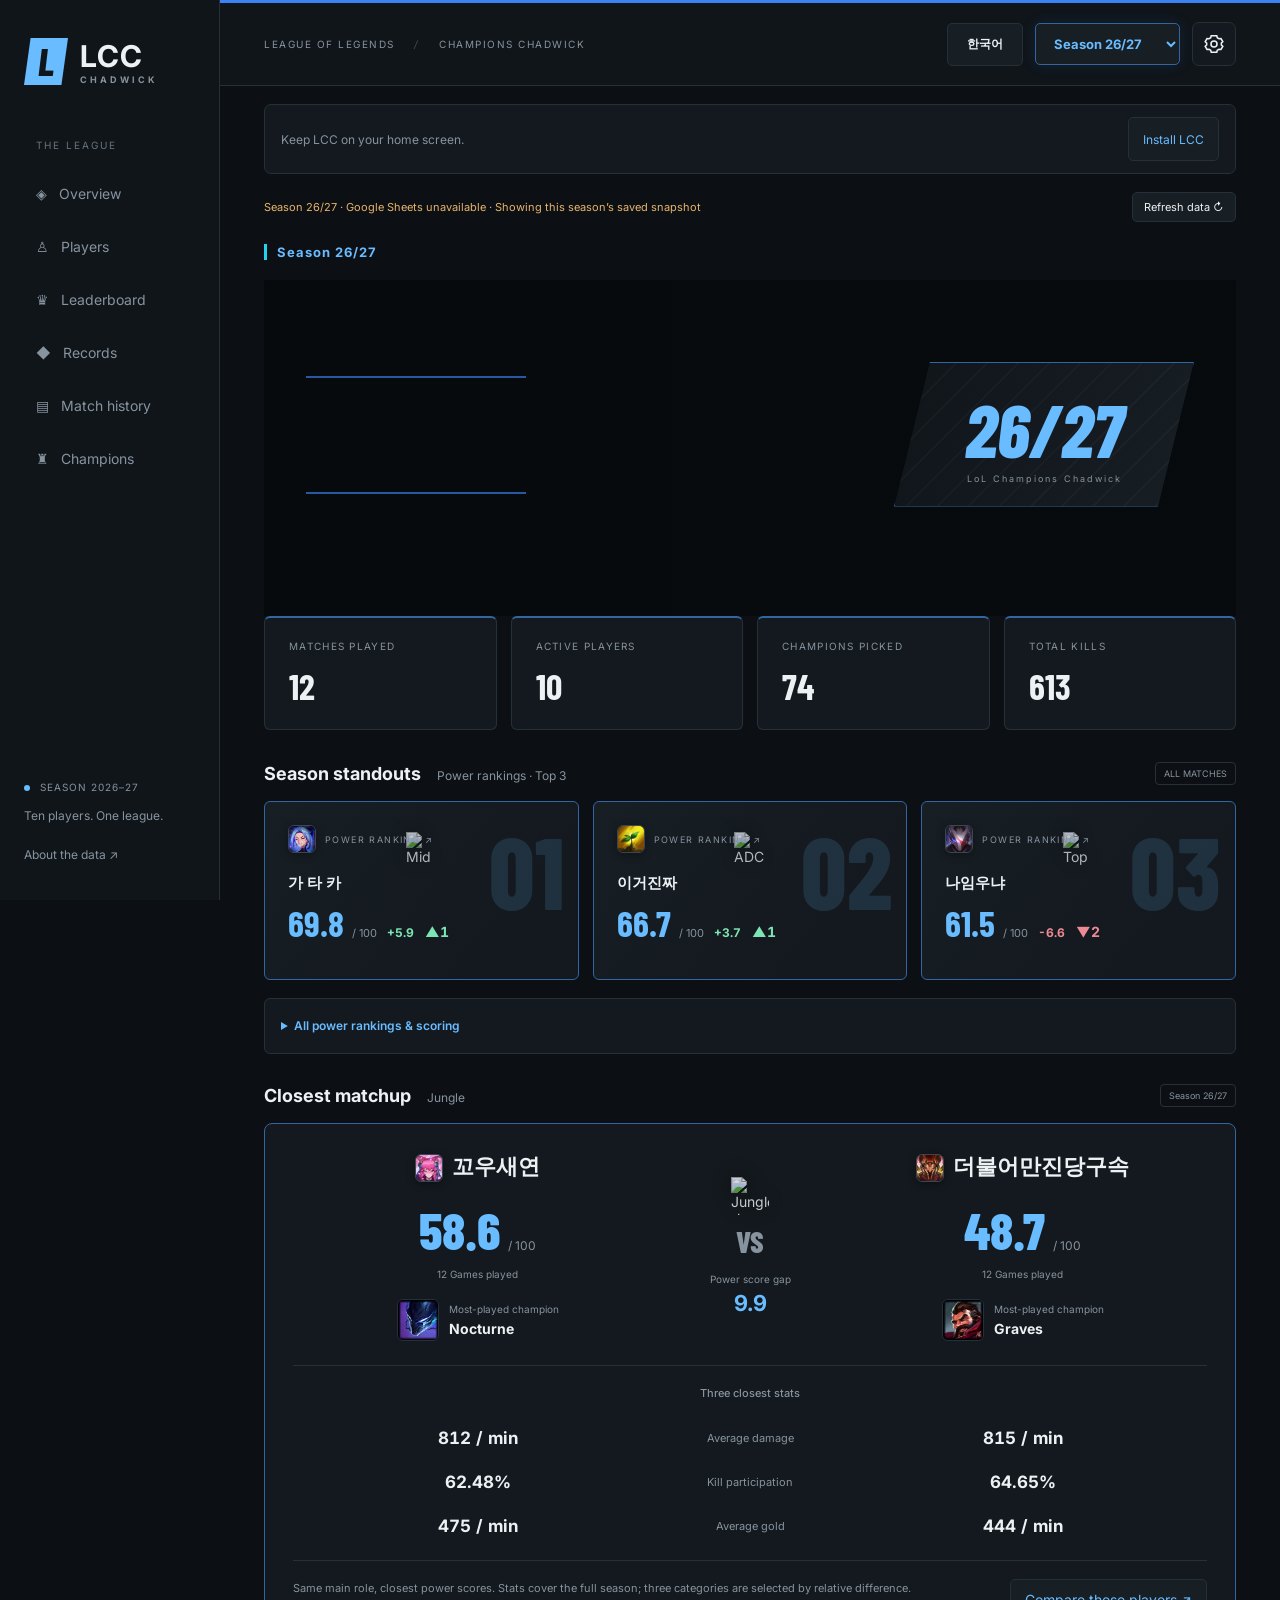
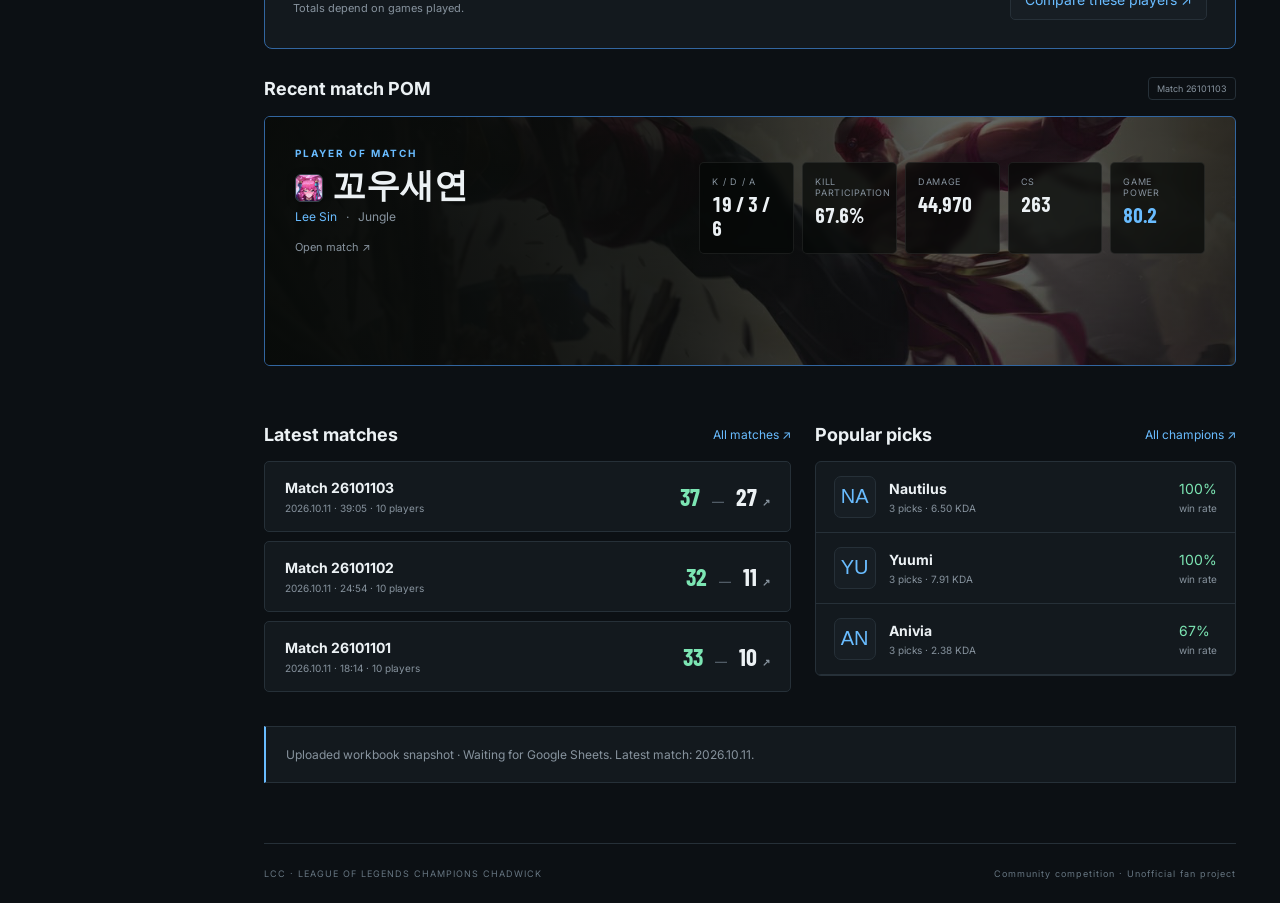
==== commit d5a78620: "Add six-axis player stat radar and show average CC per game" ====
--- a/docs/index.html
+++ b/docs/index.html
@@ -1,3 +1,3 @@
 <!doctype html>
-<html lang="en"><head><meta charset="utf-8"><meta name="viewport" content="width=device-width,initial-scale=1,viewport-fit=cover"><meta name="description" content="League of Legends Champions Chadwick — season rankings, player profiles, champion stats and match results."><title>LCC — Season 26/27</title><script src="seasons.js?v=20261013-palettes"></script><link rel="stylesheet" href="style.css?v=20261013-seasons"><link rel="stylesheet" href="language-extra.css"><link rel="stylesheet" href="champion-icons.css?v=20261015-matches"><link rel="stylesheet" href="player-profile-icons.css"><link rel="stylesheet" href="leaderboard.css"><link rel="stylesheet" href="hero-videos.css"><link rel="stylesheet" href="home-branding.css?v=20261013-seasons"><link rel="stylesheet" href="home-branding-adjust.css?v=20261013-1247"><link rel="stylesheet" href="season-theme.css?v=20261013-palettes"><link rel="stylesheet" href="compare.css?v=20261014-higher"><link rel="stylesheet" href="power-ranking.css?v=20261014-arrows2"><link rel="stylesheet" href="matchup.css?v=20261014-lanes"><link rel="stylesheet" href="pom.css?v=20261014-profilepom"><link rel="stylesheet" href="match-pom.css?v=20261014-matchpower"><link rel="stylesheet" href="records.css?v=20261014-recordart3"><link rel="stylesheet" href="mobile-nav.css?v=20261014-grid"><link rel="manifest" href="manifest.webmanifest"><meta name="theme-color" content="#0c1014"><meta name="apple-mobile-web-app-capable" content="yes"><meta name="apple-mobile-web-app-title" content="LCC"><meta name="apple-mobile-web-app-status-bar-style" content="black-translucent"><link rel="apple-touch-icon" sizes="180x180" href="images/app/apple-touch-icon.png"><link rel="icon" type="image/png" sizes="192x192" href="images/app/icon-192.png"><link rel="stylesheet" href="pwa.css?v=20261015-settings"><link rel="stylesheet" href="music.css?v=20261015"><link rel="stylesheet" href="power-history.css?v=20261015-summary"><link rel="stylesheet" href="power-chart.css?v=20261015"><link rel="stylesheet" href="profile-stats.css?v=20261015-vpm"></head>
-<body><aside><a class="brand" href="#overview"><span class="mark">L</span><b>LCC<span>CHADWICK</span></b></a><div class="navlabel">THE LEAGUE</div><nav><a href="#overview">◈ <span>Overview</span></a><a href="#players">♙ <span>Players</span></a><a href="#leaderboard">♛ <span>Leaderboard</span></a><a href="#records">◆ <span>Records</span></a><a href="#matches">▤ <span>Match history</span></a><a href="#champions">♜ <span>Champions</span></a></nav><div class="asidebottom"><span class="statusdot"></span> <span id="sidebar-season">SEASON 2026 / 27</span><p>Ten players. One league.</p><a href="#about">About the data ↗</a></div></aside><div class="shell"><header><span>LEAGUE OF LEGENDS <i>/</i> CHAMPIONS CHADWICK</span><div class="header-actions"><button id="language-toggle" class="lang-toggle" type="button" aria-label="한국어로 전환">한국어</button><select id="season-select" class="season" aria-label="Choose season"><option value="26-27">Season 26/27</option><option value="25-26">Season 25/26</option></select></div></header><div id="pwa-install-bar" class="pwa-install-bar" hidden><span>Keep LCC on your home screen.</span><button class="btn" id="pwa-install" type="button">Install LCC</button></div><div class="livebar"><span id="live-status" role="status" data-state="checking">Checking Google Sheets…</span><button id="refresh-live" class="btn" type="button">Refresh data ↻</button></div><div id="season-context" class="season-context">Season 26/27</div><p id="season-data-note" class="season-data-note" hidden></p><main id="app" aria-live="polite"><p>Loading league statistics…</p></main><footer>LCC · LEAGUE OF LEGENDS CHAMPIONS CHADWICK <span>Community competition · Unofficial fan project</span></footer></div><dialog id="pwa-install-dialog" class="pwa-dialog" aria-labelledby="pwa-dialog-title"><h2 id="pwa-dialog-title">Install LCC</h2><p class="pwa-intro">Add LCC to your home screen and open it like an app.</p><h3>iPhone / iPad</h3><p>Open this site in Safari. Tap Share, then Add to Home Screen. Keep Open as Web App enabled if shown, then tap Add.</p><h3>Galaxy / Android</h3><p>Open this site in Chrome or Samsung Internet. Use the browser menu to install the app or add it to your home screen.</p><p>If you opened LCC inside another app, open the link in Safari or Chrome first.</p><p>An internet connection is required for statistics. Enable POM alerts separately on this device.</p><button class="btn" id="pwa-close" type="button">Close</button></dialog><script src="champion-art.js"></script><script src="live.js?v=20261013-seasons"></script><script src="app.js?v=20261015-vpm"></script><script src="power-ranking.js?v=20261015-spread2"></script><script src="power-chart.js?v=20261015"></script><script src="power-history.js?v=20261015-chart"></script><script src="pom.js?v=20261014-profilepom"></script><script src="leaderboard.js?v=20261014-pom"></script><script src="about-simple.js?v=20261013-seasons"></script><script src="compare.js?v=20261014-current-rank"></script><script src="matchup.js?v=20261014-lanes"></script><script src="records.js?v=20261014-powerrecord"></script><script src="match-pom.js?v=20261014-matchpower"></script><script src="champion-icons.js?v=20261015-laneorder"></script><script src="image-fallback.js"></script><script src="korean-game-terms.js?v=20261014-ko2"></script><script src="translation-fixes.js?v=20261014-allplayers"></script><script src="language.js?v=20261015-spread2"></script><script src="player-profile-icons.js?v=20261014-current-rank"></script><script src="hero-videos.js?v=20261013-1322"></script><script src="pwa.js?v=20261014"></script><script type="module" src="push.js?v=20261015-settings"></script><script src="music.js?v=20261015-default-on"></script></body></html>
+<html lang="en"><head><meta charset="utf-8"><meta name="viewport" content="width=device-width,initial-scale=1,viewport-fit=cover"><meta name="description" content="League of Legends Champions Chadwick — season rankings, player profiles, champion stats and match results."><title>LCC — Season 26/27</title><script src="seasons.js?v=20261013-palettes"></script><link rel="stylesheet" href="style.css?v=20261013-seasons"><link rel="stylesheet" href="language-extra.css"><link rel="stylesheet" href="champion-icons.css?v=20261015-matches"><link rel="stylesheet" href="player-profile-icons.css"><link rel="stylesheet" href="leaderboard.css"><link rel="stylesheet" href="hero-videos.css"><link rel="stylesheet" href="home-branding.css?v=20261013-seasons"><link rel="stylesheet" href="home-branding-adjust.css?v=20261013-1247"><link rel="stylesheet" href="season-theme.css?v=20261013-palettes"><link rel="stylesheet" href="compare.css?v=20261014-higher"><link rel="stylesheet" href="power-ranking.css?v=20261014-arrows2"><link rel="stylesheet" href="matchup.css?v=20261014-lanes"><link rel="stylesheet" href="pom.css?v=20261014-profilepom"><link rel="stylesheet" href="match-pom.css?v=20261014-matchpower"><link rel="stylesheet" href="records.css?v=20261014-recordart3"><link rel="stylesheet" href="mobile-nav.css?v=20261014-grid"><link rel="manifest" href="manifest.webmanifest"><meta name="theme-color" content="#0c1014"><meta name="apple-mobile-web-app-capable" content="yes"><meta name="apple-mobile-web-app-title" content="LCC"><meta name="apple-mobile-web-app-status-bar-style" content="black-translucent"><link rel="apple-touch-icon" sizes="180x180" href="images/app/apple-touch-icon.png"><link rel="icon" type="image/png" sizes="192x192" href="images/app/icon-192.png"><link rel="stylesheet" href="pwa.css?v=20261015-settings"><link rel="stylesheet" href="music.css?v=20261015"><link rel="stylesheet" href="power-history.css?v=20261015-summary"><link rel="stylesheet" href="power-chart.css?v=20261015"><link rel="stylesheet" href="profile-stats.css?v=20261015-vpm"><link rel="stylesheet" href="player-radar.css?v=20261015"></head>
+<body><aside><a class="brand" href="#overview"><span class="mark">L</span><b>LCC<span>CHADWICK</span></b></a><div class="navlabel">THE LEAGUE</div><nav><a href="#overview">◈ <span>Overview</span></a><a href="#players">♙ <span>Players</span></a><a href="#leaderboard">♛ <span>Leaderboard</span></a><a href="#records">◆ <span>Records</span></a><a href="#matches">▤ <span>Match history</span></a><a href="#champions">♜ <span>Champions</span></a></nav><div class="asidebottom"><span class="statusdot"></span> <span id="sidebar-season">SEASON 2026 / 27</span><p>Ten players. One league.</p><a href="#about">About the data ↗</a></div></aside><div class="shell"><header><span>LEAGUE OF LEGENDS <i>/</i> CHAMPIONS CHADWICK</span><div class="header-actions"><button id="language-toggle" class="lang-toggle" type="button" aria-label="한국어로 전환">한국어</button><select id="season-select" class="season" aria-label="Choose season"><option value="26-27">Season 26/27</option><option value="25-26">Season 25/26</option></select></div></header><div id="pwa-install-bar" class="pwa-install-bar" hidden><span>Keep LCC on your home screen.</span><button class="btn" id="pwa-install" type="button">Install LCC</button></div><div class="livebar"><span id="live-status" role="status" data-state="checking">Checking Google Sheets…</span><button id="refresh-live" class="btn" type="button">Refresh data ↻</button></div><div id="season-context" class="season-context">Season 26/27</div><p id="season-data-note" class="season-data-note" hidden></p><main id="app" aria-live="polite"><p>Loading league statistics…</p></main><footer>LCC · LEAGUE OF LEGENDS CHAMPIONS CHADWICK <span>Community competition · Unofficial fan project</span></footer></div><dialog id="pwa-install-dialog" class="pwa-dialog" aria-labelledby="pwa-dialog-title"><h2 id="pwa-dialog-title">Install LCC</h2><p class="pwa-intro">Add LCC to your home screen and open it like an app.</p><h3>iPhone / iPad</h3><p>Open this site in Safari. Tap Share, then Add to Home Screen. Keep Open as Web App enabled if shown, then tap Add.</p><h3>Galaxy / Android</h3><p>Open this site in Chrome or Samsung Internet. Use the browser menu to install the app or add it to your home screen.</p><p>If you opened LCC inside another app, open the link in Safari or Chrome first.</p><p>An internet connection is required for statistics. Enable POM alerts separately on this device.</p><button class="btn" id="pwa-close" type="button">Close</button></dialog><script src="champion-art.js"></script><script src="live.js?v=20261013-seasons"></script><script src="app.js?v=20261015-radar"></script><script src="player-radar.js?v=20261015"></script><script src="power-ranking.js?v=20261015-spread2"></script><script src="power-chart.js?v=20261015"></script><script src="power-history.js?v=20261015-chart"></script><script src="pom.js?v=20261014-profilepom"></script><script src="leaderboard.js?v=20261014-pom"></script><script src="about-simple.js?v=20261013-seasons"></script><script src="compare.js?v=20261014-current-rank"></script><script src="matchup.js?v=20261014-lanes"></script><script src="records.js?v=20261014-powerrecord"></script><script src="match-pom.js?v=20261014-matchpower"></script><script src="champion-icons.js?v=20261015-laneorder"></script><script src="image-fallback.js"></script><script src="korean-game-terms.js?v=20261014-ko2"></script><script src="translation-fixes.js?v=20261014-allplayers"></script><script src="language.js?v=20261015-radar"></script><script src="player-profile-icons.js?v=20261014-current-rank"></script><script src="hero-videos.js?v=20261013-1322"></script><script src="pwa.js?v=20261014"></script><script type="module" src="push.js?v=20261015-settings"></script><script src="music.js?v=20261015-default-on"></script></body></html>
--- a/docs/player-radar.css
+++ b/docs/player-radar.css
@@ -0,0 +1,15 @@
+.player-radar{margin:24px 0 30px;padding:22px;border:1px solid var(--line);border-radius:8px;background:var(--panel)}
+.player-radar .sectionhead{margin:0 0 10px;gap:10px}
+.radar-note{color:var(--muted);font-size:12px;line-height:1.7;margin:10px 0}
+.radar-layout{display:grid;grid-template-columns:minmax(240px,1fr) minmax(260px,1fr);gap:28px;align-items:center}
+.radar-layout svg{width:100%;max-width:420px;display:block;margin:auto;overflow:visible}
+.radar-grid{fill:none;stroke:var(--line);stroke-width:1}.radar-missing{stroke-dasharray:4 4}
+.radar-tick{fill:var(--muted);font:9px Inter,sans-serif}.radar-axis{fill:var(--text);font:600 11px Inter,sans-serif}
+.radar-area{fill:#35d6d126;stroke:#35d6d1;stroke-width:2}.radar-edge{stroke:#35d6d1;stroke-width:2}
+.radar-dot{fill:#35d6d1;stroke:var(--panel);stroke-width:1.5}
+.radar-value,.radar-values-head{display:grid;grid-template-columns:minmax(0,1fr) 70px 75px;align-items:center;gap:8px;padding:13px 0;border-bottom:1px solid var(--line);font-size:12px}
+.radar-values-head{font-size:10px;color:var(--muted)}
+.radar-value>:nth-child(n+2),.radar-values-head>:nth-child(n+2){text-align:right;font-variant-numeric:tabular-nums}
+.radar-value>span:last-child{color:var(--muted)}.radar-value strong{color:#35d6d1}
+@media(max-width:900px){.radar-layout{grid-template-columns:1fr;gap:0}.radar-layout svg{max-width:340px}}
+@media(max-width:760px){.player-radar{padding:16px}.player-radar .sectionhead h2{font-size:20px}.radar-value,.radar-values-head{grid-template-columns:minmax(0,1fr) 62px 68px;font-size:11px}}
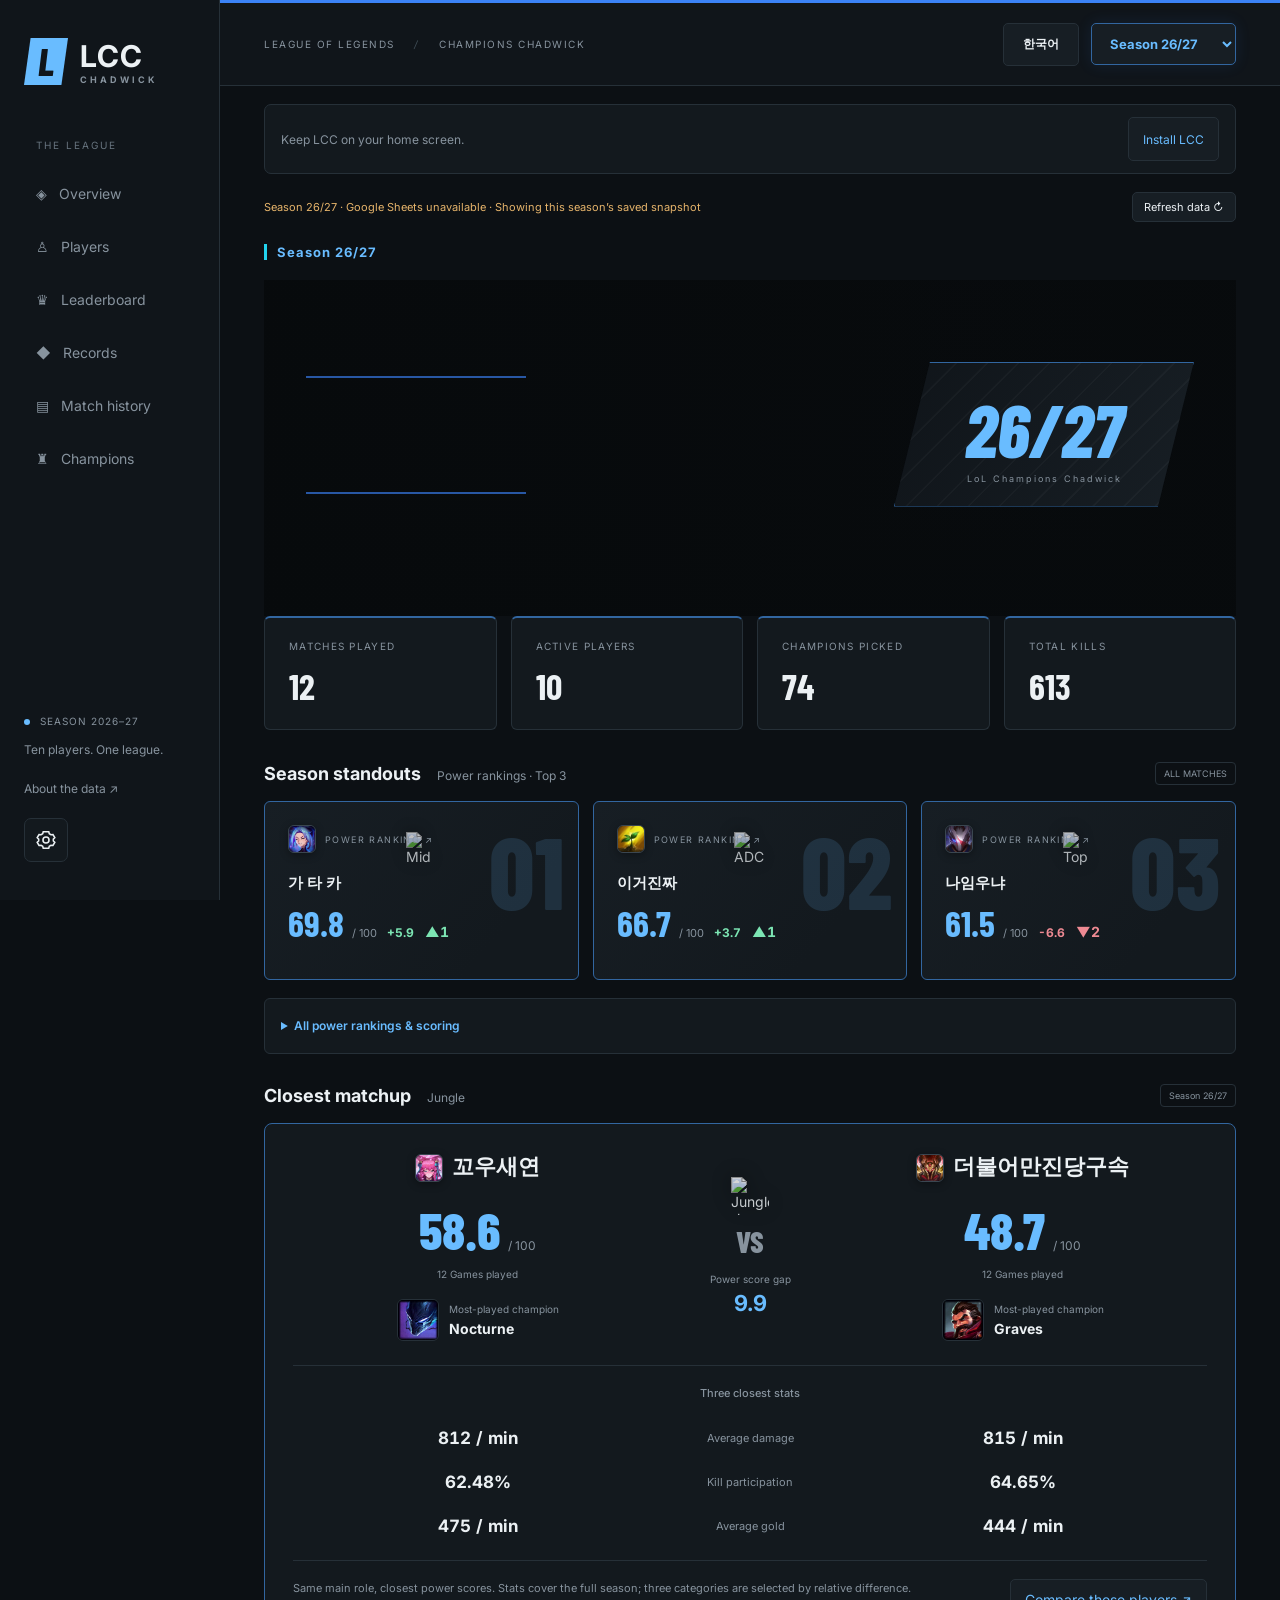
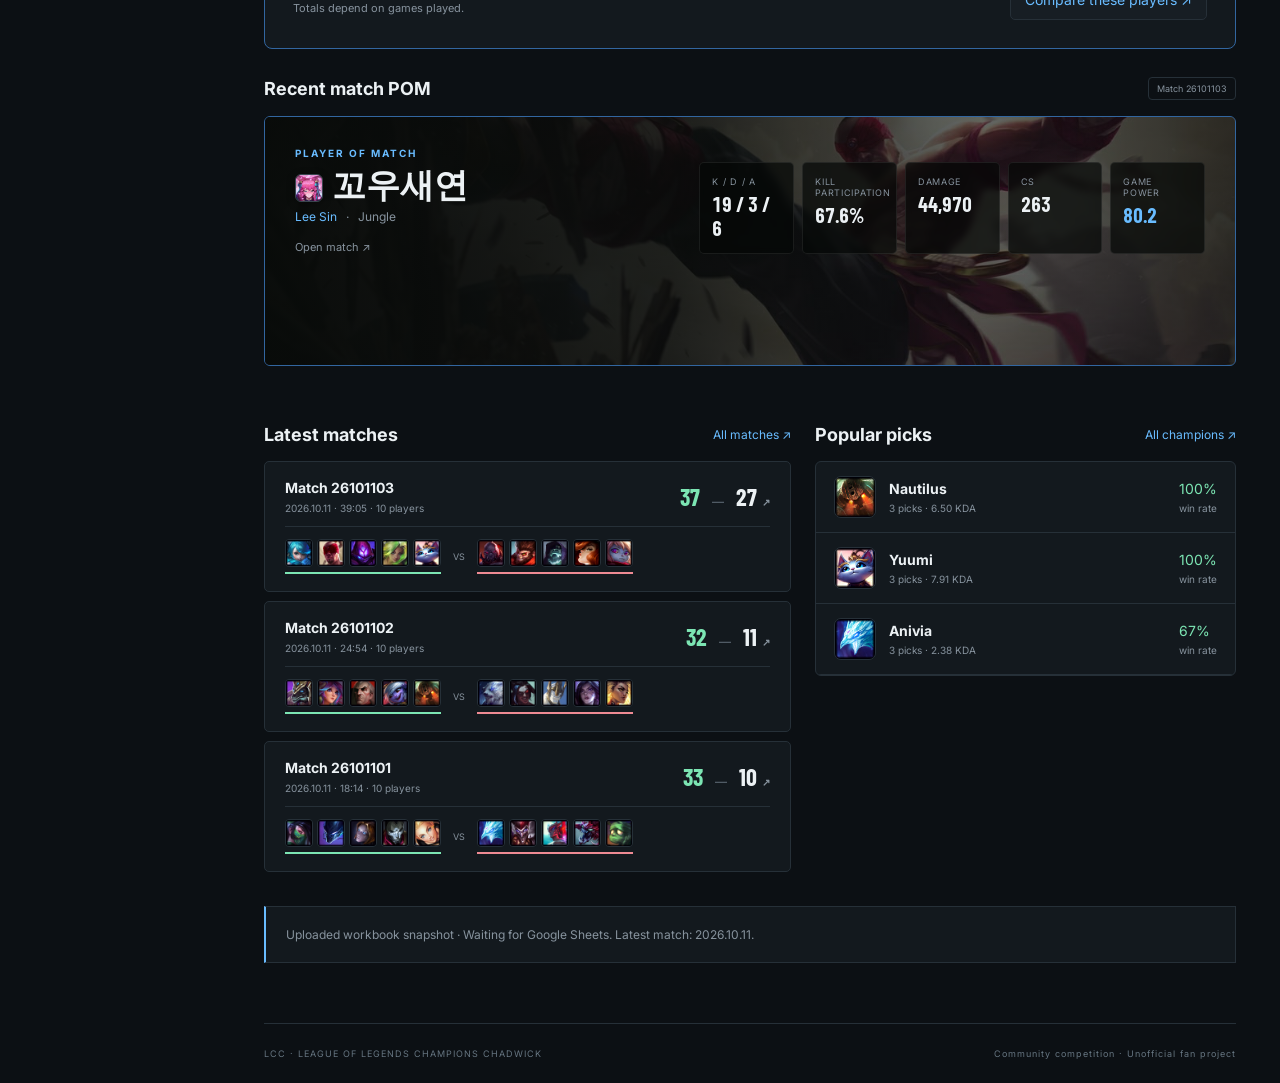
==== commit ee5a9f20: "Move desktop settings button to bottom of sidebar" ====
--- a/docs/index.html
+++ b/docs/index.html
@@ -1,3 +1,3 @@
 <!doctype html>
-<html lang="en"><head><meta charset="utf-8"><meta name="viewport" content="width=device-width,initial-scale=1,viewport-fit=cover"><meta name="description" content="League of Legends Champions Chadwick — season rankings, player profiles, champion stats and match results."><title>LCC — Season 26/27</title><script src="seasons.js?v=20261013-palettes"></script><link rel="stylesheet" href="style.css?v=20261013-seasons"><link rel="stylesheet" href="language-extra.css"><link rel="stylesheet" href="champion-icons.css?v=20261015-matches"><link rel="stylesheet" href="player-profile-icons.css"><link rel="stylesheet" href="leaderboard.css"><link rel="stylesheet" href="hero-videos.css"><link rel="stylesheet" href="home-branding.css?v=20261013-seasons"><link rel="stylesheet" href="home-branding-adjust.css?v=20261013-1247"><link rel="stylesheet" href="season-theme.css?v=20261013-palettes"><link rel="stylesheet" href="compare.css?v=20261014-higher"><link rel="stylesheet" href="power-ranking.css?v=20261014-arrows2"><link rel="stylesheet" href="matchup.css?v=20261014-lanes"><link rel="stylesheet" href="pom.css?v=20261014-profilepom"><link rel="stylesheet" href="match-pom.css?v=20261014-matchpower"><link rel="stylesheet" href="records.css?v=20261014-recordart3"><link rel="stylesheet" href="mobile-nav.css?v=20261014-grid"><link rel="manifest" href="manifest.webmanifest"><meta name="theme-color" content="#0c1014"><meta name="apple-mobile-web-app-capable" content="yes"><meta name="apple-mobile-web-app-title" content="LCC"><meta name="apple-mobile-web-app-status-bar-style" content="black-translucent"><link rel="apple-touch-icon" sizes="180x180" href="images/app/apple-touch-icon.png"><link rel="icon" type="image/png" sizes="192x192" href="images/app/icon-192.png"><link rel="stylesheet" href="pwa.css?v=20261015-settings"><link rel="stylesheet" href="music.css?v=20261015"><link rel="stylesheet" href="power-history.css?v=20261015-summary"><link rel="stylesheet" href="power-chart.css?v=20261015"><link rel="stylesheet" href="profile-stats.css?v=20261015-vpm"><link rel="stylesheet" href="player-radar.css?v=20261015"></head>
-<body><aside><a class="brand" href="#overview"><span class="mark">L</span><b>LCC<span>CHADWICK</span></b></a><div class="navlabel">THE LEAGUE</div><nav><a href="#overview">◈ <span>Overview</span></a><a href="#players">♙ <span>Players</span></a><a href="#leaderboard">♛ <span>Leaderboard</span></a><a href="#records">◆ <span>Records</span></a><a href="#matches">▤ <span>Match history</span></a><a href="#champions">♜ <span>Champions</span></a></nav><div class="asidebottom"><span class="statusdot"></span> <span id="sidebar-season">SEASON 2026 / 27</span><p>Ten players. One league.</p><a href="#about">About the data ↗</a></div></aside><div class="shell"><header><span>LEAGUE OF LEGENDS <i>/</i> CHAMPIONS CHADWICK</span><div class="header-actions"><button id="language-toggle" class="lang-toggle" type="button" aria-label="한국어로 전환">한국어</button><select id="season-select" class="season" aria-label="Choose season"><option value="26-27">Season 26/27</option><option value="25-26">Season 25/26</option></select></div></header><div id="pwa-install-bar" class="pwa-install-bar" hidden><span>Keep LCC on your home screen.</span><button class="btn" id="pwa-install" type="button">Install LCC</button></div><div class="livebar"><span id="live-status" role="status" data-state="checking">Checking Google Sheets…</span><button id="refresh-live" class="btn" type="button">Refresh data ↻</button></div><div id="season-context" class="season-context">Season 26/27</div><p id="season-data-note" class="season-data-note" hidden></p><main id="app" aria-live="polite"><p>Loading league statistics…</p></main><footer>LCC · LEAGUE OF LEGENDS CHAMPIONS CHADWICK <span>Community competition · Unofficial fan project</span></footer></div><dialog id="pwa-install-dialog" class="pwa-dialog" aria-labelledby="pwa-dialog-title"><h2 id="pwa-dialog-title">Install LCC</h2><p class="pwa-intro">Add LCC to your home screen and open it like an app.</p><h3>iPhone / iPad</h3><p>Open this site in Safari. Tap Share, then Add to Home Screen. Keep Open as Web App enabled if shown, then tap Add.</p><h3>Galaxy / Android</h3><p>Open this site in Chrome or Samsung Internet. Use the browser menu to install the app or add it to your home screen.</p><p>If you opened LCC inside another app, open the link in Safari or Chrome first.</p><p>An internet connection is required for statistics. Enable POM alerts separately on this device.</p><button class="btn" id="pwa-close" type="button">Close</button></dialog><script src="champion-art.js"></script><script src="live.js?v=20261013-seasons"></script><script src="app.js?v=20261015-radar"></script><script src="player-radar.js?v=20261015"></script><script src="power-ranking.js?v=20261015-spread2"></script><script src="power-chart.js?v=20261015"></script><script src="power-history.js?v=20261015-chart"></script><script src="pom.js?v=20261014-profilepom"></script><script src="leaderboard.js?v=20261014-pom"></script><script src="about-simple.js?v=20261013-seasons"></script><script src="compare.js?v=20261014-current-rank"></script><script src="matchup.js?v=20261014-lanes"></script><script src="records.js?v=20261014-powerrecord"></script><script src="match-pom.js?v=20261014-matchpower"></script><script src="champion-icons.js?v=20261015-laneorder"></script><script src="image-fallback.js"></script><script src="korean-game-terms.js?v=20261014-ko2"></script><script src="translation-fixes.js?v=20261014-allplayers"></script><script src="language.js?v=20261015-radar"></script><script src="player-profile-icons.js?v=20261014-current-rank"></script><script src="hero-videos.js?v=20261013-1322"></script><script src="pwa.js?v=20261014"></script><script type="module" src="push.js?v=20261015-settings"></script><script src="music.js?v=20261015-default-on"></script></body></html>
+<html lang="en"><head><meta charset="utf-8"><meta name="viewport" content="width=device-width,initial-scale=1,viewport-fit=cover"><meta name="description" content="League of Legends Champions Chadwick — season rankings, player profiles, champion stats and match results."><title>LCC — Season 26/27</title><script src="seasons.js?v=20261013-palettes"></script><link rel="stylesheet" href="style.css?v=20261013-seasons"><link rel="stylesheet" href="language-extra.css"><link rel="stylesheet" href="champion-icons.css?v=20261015-matches"><link rel="stylesheet" href="player-profile-icons.css"><link rel="stylesheet" href="leaderboard.css"><link rel="stylesheet" href="hero-videos.css"><link rel="stylesheet" href="home-branding.css?v=20261013-seasons"><link rel="stylesheet" href="home-branding-adjust.css?v=20261013-1247"><link rel="stylesheet" href="season-theme.css?v=20261013-palettes"><link rel="stylesheet" href="compare.css?v=20261014-higher"><link rel="stylesheet" href="power-ranking.css?v=20261014-arrows2"><link rel="stylesheet" href="matchup.css?v=20261014-lanes"><link rel="stylesheet" href="pom.css?v=20261014-profilepom"><link rel="stylesheet" href="match-pom.css?v=20261014-matchpower"><link rel="stylesheet" href="records.css?v=20261014-recordart3"><link rel="stylesheet" href="mobile-nav.css?v=20261014-grid"><link rel="manifest" href="manifest.webmanifest"><meta name="theme-color" content="#0c1014"><meta name="apple-mobile-web-app-capable" content="yes"><meta name="apple-mobile-web-app-title" content="LCC"><meta name="apple-mobile-web-app-status-bar-style" content="black-translucent"><link rel="apple-touch-icon" sizes="180x180" href="images/app/apple-touch-icon.png"><link rel="icon" type="image/png" sizes="192x192" href="images/app/icon-192.png"><link rel="stylesheet" href="pwa.css?v=20261015-sidebar"><link rel="stylesheet" href="music.css?v=20261015"><link rel="stylesheet" href="power-history.css?v=20261015-summary"><link rel="stylesheet" href="power-chart.css?v=20261015"><link rel="stylesheet" href="profile-stats.css?v=20261015-vpm"><link rel="stylesheet" href="player-radar.css?v=20261015"></head>
+<body><aside><a class="brand" href="#overview"><span class="mark">L</span><b>LCC<span>CHADWICK</span></b></a><div class="navlabel">THE LEAGUE</div><nav><a href="#overview">◈ <span>Overview</span></a><a href="#players">♙ <span>Players</span></a><a href="#leaderboard">♛ <span>Leaderboard</span></a><a href="#records">◆ <span>Records</span></a><a href="#matches">▤ <span>Match history</span></a><a href="#champions">♜ <span>Champions</span></a></nav><div class="asidebottom"><span class="statusdot"></span> <span id="sidebar-season">SEASON 2026 / 27</span><p>Ten players. One league.</p><a href="#about">About the data ↗</a></div></aside><div class="shell"><header><span>LEAGUE OF LEGENDS <i>/</i> CHAMPIONS CHADWICK</span><div class="header-actions"><button id="language-toggle" class="lang-toggle" type="button" aria-label="한국어로 전환">한국어</button><select id="season-select" class="season" aria-label="Choose season"><option value="26-27">Season 26/27</option><option value="25-26">Season 25/26</option></select></div></header><div id="pwa-install-bar" class="pwa-install-bar" hidden><span>Keep LCC on your home screen.</span><button class="btn" id="pwa-install" type="button">Install LCC</button></div><div class="livebar"><span id="live-status" role="status" data-state="checking">Checking Google Sheets…</span><button id="refresh-live" class="btn" type="button">Refresh data ↻</button></div><div id="season-context" class="season-context">Season 26/27</div><p id="season-data-note" class="season-data-note" hidden></p><main id="app" aria-live="polite"><p>Loading league statistics…</p></main><footer>LCC · LEAGUE OF LEGENDS CHAMPIONS CHADWICK <span>Community competition · Unofficial fan project</span></footer></div><dialog id="pwa-install-dialog" class="pwa-dialog" aria-labelledby="pwa-dialog-title"><h2 id="pwa-dialog-title">Install LCC</h2><p class="pwa-intro">Add LCC to your home screen and open it like an app.</p><h3>iPhone / iPad</h3><p>Open this site in Safari. Tap Share, then Add to Home Screen. Keep Open as Web App enabled if shown, then tap Add.</p><h3>Galaxy / Android</h3><p>Open this site in Chrome or Samsung Internet. Use the browser menu to install the app or add it to your home screen.</p><p>If you opened LCC inside another app, open the link in Safari or Chrome first.</p><p>An internet connection is required for statistics. Enable POM alerts separately on this device.</p><button class="btn" id="pwa-close" type="button">Close</button></dialog><script src="champion-art.js"></script><script src="live.js?v=20261013-seasons"></script><script src="app.js?v=20261015-radar"></script><script src="player-radar.js?v=20261015"></script><script src="power-ranking.js?v=20261015-spread2"></script><script src="power-chart.js?v=20261015"></script><script src="power-history.js?v=20261015-chart"></script><script src="pom.js?v=20261014-profilepom"></script><script src="leaderboard.js?v=20261014-pom"></script><script src="about-simple.js?v=20261013-seasons"></script><script src="compare.js?v=20261014-current-rank"></script><script src="matchup.js?v=20261014-lanes"></script><script src="records.js?v=20261014-powerrecord"></script><script src="match-pom.js?v=20261014-matchpower"></script><script src="champion-icons.js?v=20261015-laneorder"></script><script src="image-fallback.js"></script><script src="korean-game-terms.js?v=20261014-ko2"></script><script src="translation-fixes.js?v=20261014-allplayers"></script><script src="language.js?v=20261015-radar"></script><script src="player-profile-icons.js?v=20261014-current-rank"></script><script src="hero-videos.js?v=20261013-1322"></script><script src="pwa.js?v=20261014"></script><script type="module" src="push.js?v=20261015-sidebar"></script><script src="music.js?v=20261015-default-on"></script></body></html>
--- a/docs/pwa.css
+++ b/docs/pwa.css
@@ -2,3 +2,4 @@
 @media(max-width:760px){.pwa-install-bar{margin:14px 18px 0;font-size:11px;padding:10px 12px}.pwa-install-bar .btn{padding:10px;font-size:12px}.pwa-dialog{padding:22px}}
 .settings-button{width:44px;height:44px;flex:0 0 44px;display:grid;place-items:center;border:1px solid var(--line);border-radius:7px;background:var(--panel);color:var(--text);padding:0}.settings-button:hover{color:var(--lime);border-color:var(--lime)}.settings-sr-only{position:absolute;width:1px;height:1px;padding:0;overflow:hidden;clip-path:inset(50%);white-space:nowrap}.settings-dialog{box-sizing:border-box;width:min(440px,calc(100% - 32px));max-height:85dvh;overflow:auto;padding:26px;border:1px solid var(--line);border-radius:14px;background:var(--panel);color:var(--text)}.settings-dialog::backdrop{background:#000b}.settings-dialog h2{margin:0 0 24px;font-size:22px}.settings-row{display:flex;align-items:center;justify-content:space-between;gap:18px}.settings-row strong{font-size:15px}.settings-row p,.settings-status{color:var(--muted);font-size:12px;line-height:1.65}.settings-row p{margin:6px 0 0}.settings-status{margin:18px 0 22px;min-height:40px}.settings-close{min-height:44px;width:100%}.push-switch{position:relative;flex:0 0 88px;min-height:44px;padding:0 12px 0 35px;border:1px solid var(--line);border-radius:24px;background:var(--bg);color:var(--muted);font-size:12px;font-weight:700}.push-switch::before{content:'';position:absolute;width:24px;height:24px;left:8px;top:9px;border-radius:50%;background:var(--muted)}.push-switch[aria-checked="true"]{background:var(--lime);color:#0c1014;border-color:var(--lime);padding:0 35px 0 12px}.push-switch[aria-checked="true"]::before{left:auto;right:8px;background:#0c1014}.push-switch:disabled{opacity:.6;cursor:wait}@media(max-width:760px){header{height:auto;min-height:92px;padding:12px 18px;flex-wrap:wrap;gap:9px}header>span{max-width:none;flex-basis:100%}.header-actions{width:100%;justify-content:space-between;gap:10px}.settings-dialog{padding:22px}}
 @media(display-mode:standalone){#pwa-install-bar{display:none}body{padding-bottom:env(safe-area-inset-bottom)}@media(max-width:760px){aside{padding-top:calc(12px + env(safe-area-inset-top));padding-left:calc(12px + env(safe-area-inset-left));padding-right:calc(12px + env(safe-area-inset-right))}}}
+@media(min-width:761px){.asidebottom .settings-button{margin-top:22px}}
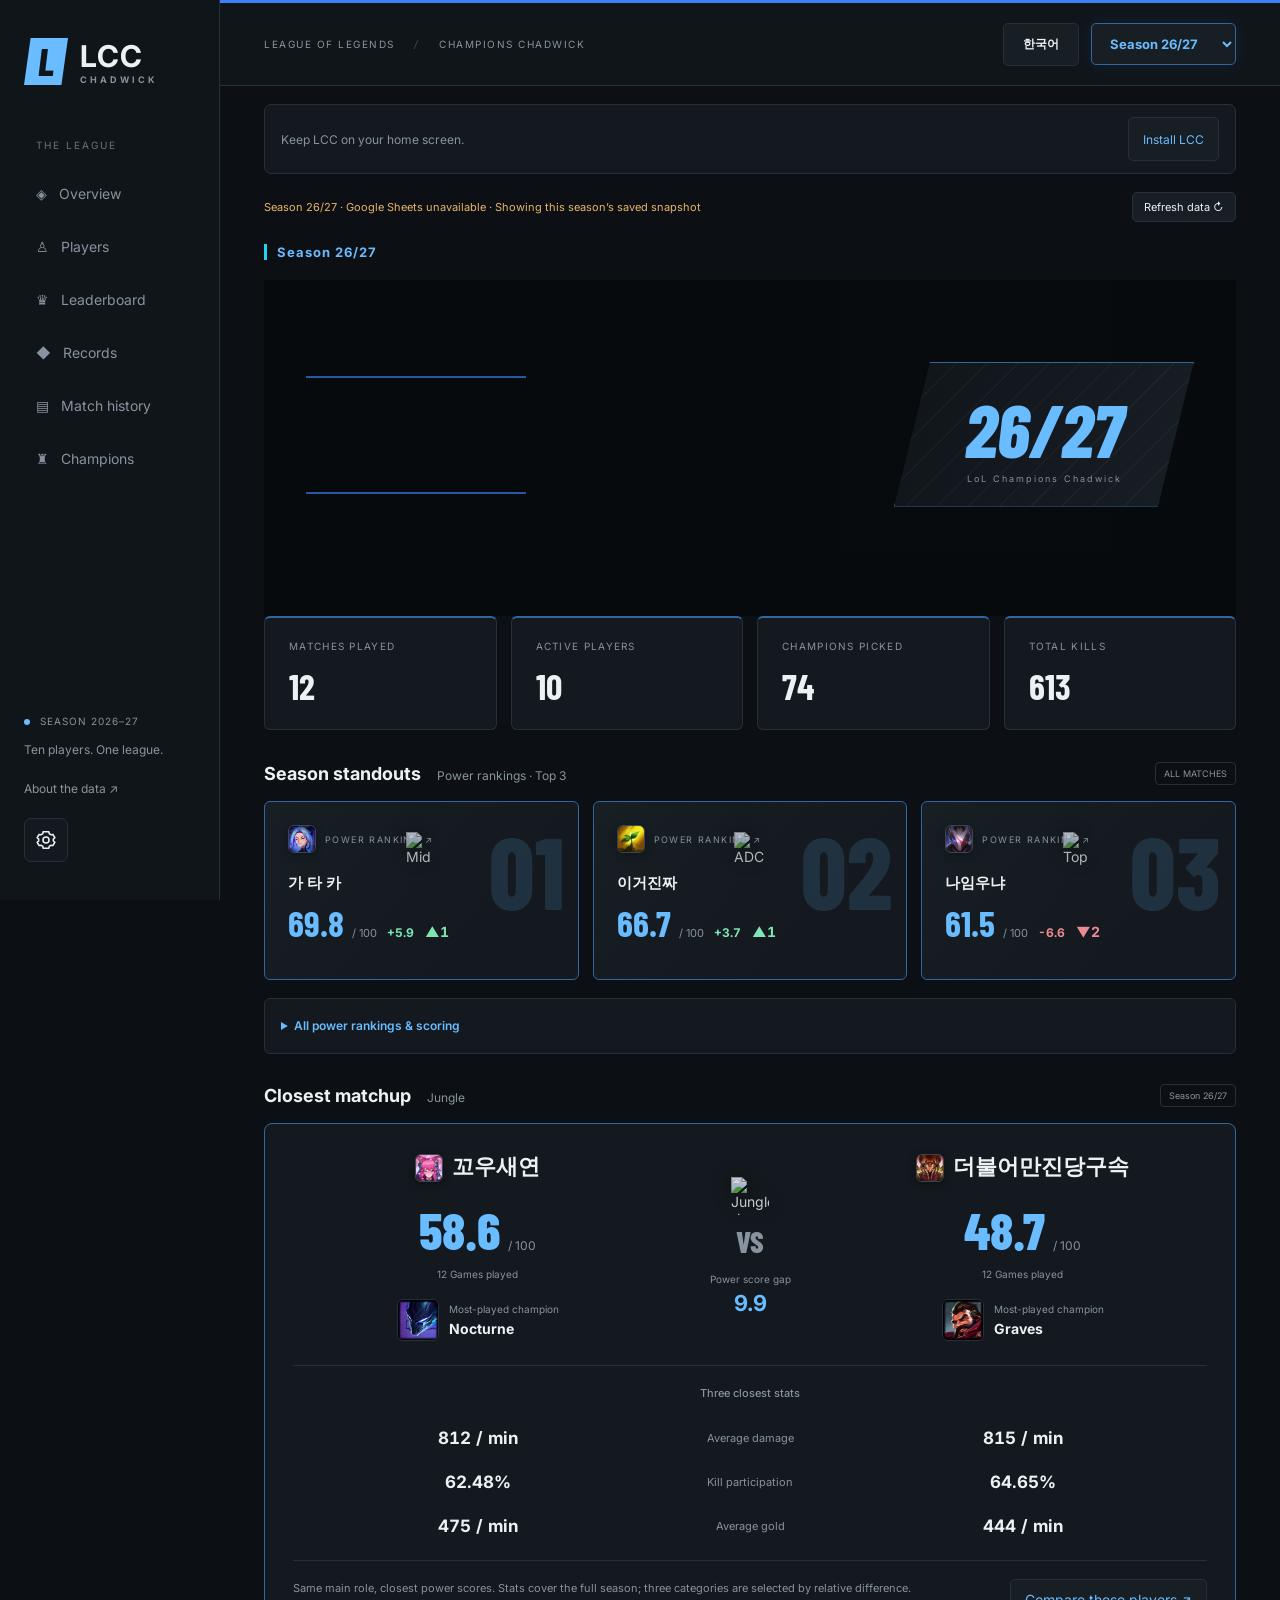
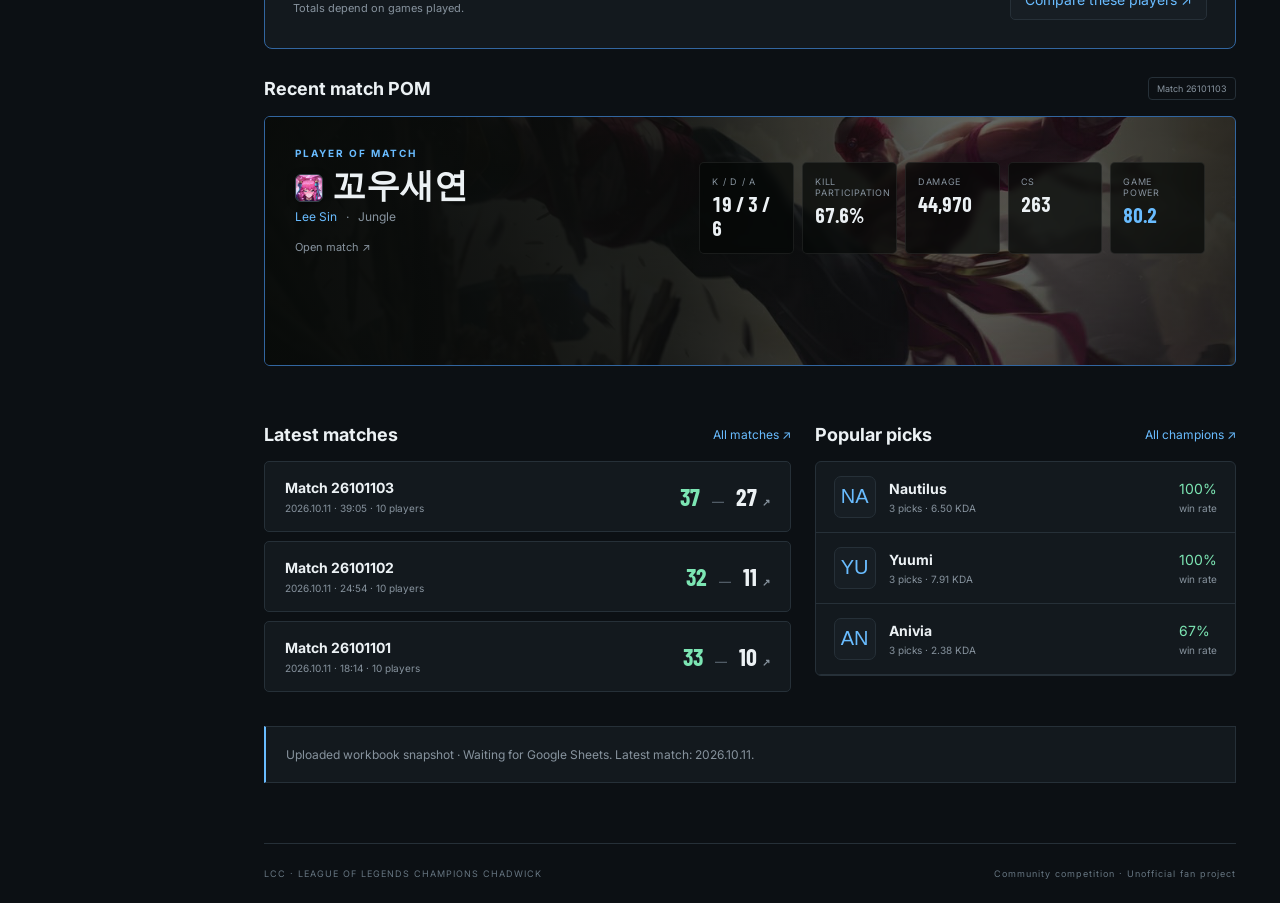
==== commit 0485df1f: "Add live next-match schedule and independent opted-in schedule push alerts" ====
--- a/docs/index.html
+++ b/docs/index.html
@@ -1,3 +1,3 @@
 <!doctype html>
-<html lang="en"><head><meta charset="utf-8"><meta name="viewport" content="width=device-width,initial-scale=1,viewport-fit=cover"><meta name="description" content="League of Legends Champions Chadwick — season rankings, player profiles, champion stats and match results."><title>LCC — Season 26/27</title><script src="seasons.js?v=20261013-palettes"></script><link rel="stylesheet" href="style.css?v=20261013-seasons"><link rel="stylesheet" href="language-extra.css"><link rel="stylesheet" href="champion-icons.css?v=20261015-matches"><link rel="stylesheet" href="player-profile-icons.css"><link rel="stylesheet" href="leaderboard.css"><link rel="stylesheet" href="hero-videos.css"><link rel="stylesheet" href="home-branding.css?v=20261013-seasons"><link rel="stylesheet" href="home-branding-adjust.css?v=20261013-1247"><link rel="stylesheet" href="season-theme.css?v=20261013-palettes"><link rel="stylesheet" href="compare.css?v=20261014-higher"><link rel="stylesheet" href="power-ranking.css?v=20261014-arrows2"><link rel="stylesheet" href="matchup.css?v=20261014-lanes"><link rel="stylesheet" href="pom.css?v=20261014-profilepom"><link rel="stylesheet" href="match-pom.css?v=20261014-matchpower"><link rel="stylesheet" href="records.css?v=20261014-recordart3"><link rel="stylesheet" href="mobile-nav.css?v=20261014-grid"><link rel="manifest" href="manifest.webmanifest"><meta name="theme-color" content="#0c1014"><meta name="apple-mobile-web-app-capable" content="yes"><meta name="apple-mobile-web-app-title" content="LCC"><meta name="apple-mobile-web-app-status-bar-style" content="black-translucent"><link rel="apple-touch-icon" sizes="180x180" href="images/app/apple-touch-icon.png"><link rel="icon" type="image/png" sizes="192x192" href="images/app/icon-192.png"><link rel="stylesheet" href="pwa.css?v=20261015-sidebar"><link rel="stylesheet" href="music.css?v=20261015"><link rel="stylesheet" href="power-history.css?v=20261015-summary"><link rel="stylesheet" href="power-chart.css?v=20261015"><link rel="stylesheet" href="profile-stats.css?v=20261015-vpm"><link rel="stylesheet" href="player-radar.css?v=20261015"></head>
-<body><aside><a class="brand" href="#overview"><span class="mark">L</span><b>LCC<span>CHADWICK</span></b></a><div class="navlabel">THE LEAGUE</div><nav><a href="#overview">◈ <span>Overview</span></a><a href="#players">♙ <span>Players</span></a><a href="#leaderboard">♛ <span>Leaderboard</span></a><a href="#records">◆ <span>Records</span></a><a href="#matches">▤ <span>Match history</span></a><a href="#champions">♜ <span>Champions</span></a></nav><div class="asidebottom"><span class="statusdot"></span> <span id="sidebar-season">SEASON 2026 / 27</span><p>Ten players. One league.</p><a href="#about">About the data ↗</a></div></aside><div class="shell"><header><span>LEAGUE OF LEGENDS <i>/</i> CHAMPIONS CHADWICK</span><div class="header-actions"><button id="language-toggle" class="lang-toggle" type="button" aria-label="한국어로 전환">한국어</button><select id="season-select" class="season" aria-label="Choose season"><option value="26-27">Season 26/27</option><option value="25-26">Season 25/26</option></select></div></header><div id="pwa-install-bar" class="pwa-install-bar" hidden><span>Keep LCC on your home screen.</span><button class="btn" id="pwa-install" type="button">Install LCC</button></div><div class="livebar"><span id="live-status" role="status" data-state="checking">Checking Google Sheets…</span><button id="refresh-live" class="btn" type="button">Refresh data ↻</button></div><div id="season-context" class="season-context">Season 26/27</div><p id="season-data-note" class="season-data-note" hidden></p><main id="app" aria-live="polite"><p>Loading league statistics…</p></main><footer>LCC · LEAGUE OF LEGENDS CHAMPIONS CHADWICK <span>Community competition · Unofficial fan project</span></footer></div><dialog id="pwa-install-dialog" class="pwa-dialog" aria-labelledby="pwa-dialog-title"><h2 id="pwa-dialog-title">Install LCC</h2><p class="pwa-intro">Add LCC to your home screen and open it like an app.</p><h3>iPhone / iPad</h3><p>Open this site in Safari. Tap Share, then Add to Home Screen. Keep Open as Web App enabled if shown, then tap Add.</p><h3>Galaxy / Android</h3><p>Open this site in Chrome or Samsung Internet. Use the browser menu to install the app or add it to your home screen.</p><p>If you opened LCC inside another app, open the link in Safari or Chrome first.</p><p>An internet connection is required for statistics. Enable POM alerts separately on this device.</p><button class="btn" id="pwa-close" type="button">Close</button></dialog><script src="champion-art.js"></script><script src="live.js?v=20261013-seasons"></script><script src="app.js?v=20261015-radar"></script><script src="player-radar.js?v=20261015"></script><script src="power-ranking.js?v=20261015-spread2"></script><script src="power-chart.js?v=20261015"></script><script src="power-history.js?v=20261015-chart"></script><script src="pom.js?v=20261014-profilepom"></script><script src="leaderboard.js?v=20261014-pom"></script><script src="about-simple.js?v=20261013-seasons"></script><script src="compare.js?v=20261014-current-rank"></script><script src="matchup.js?v=20261014-lanes"></script><script src="records.js?v=20261014-powerrecord"></script><script src="match-pom.js?v=20261014-matchpower"></script><script src="champion-icons.js?v=20261015-laneorder"></script><script src="image-fallback.js"></script><script src="korean-game-terms.js?v=20261014-ko2"></script><script src="translation-fixes.js?v=20261014-allplayers"></script><script src="language.js?v=20261015-radar"></script><script src="player-profile-icons.js?v=20261014-current-rank"></script><script src="hero-videos.js?v=20261013-1322"></script><script src="pwa.js?v=20261014"></script><script type="module" src="push.js?v=20261015-sidebar"></script><script src="music.js?v=20261015-default-on"></script></body></html>
+<html lang="en"><head><meta charset="utf-8"><meta name="viewport" content="width=device-width,initial-scale=1,viewport-fit=cover"><meta name="description" content="League of Legends Champions Chadwick — season rankings, player profiles, champion stats and match results."><title>LCC — Season 26/27</title><script src="seasons.js?v=20261013-palettes"></script><link rel="stylesheet" href="style.css?v=20261013-seasons"><link rel="stylesheet" href="language-extra.css"><link rel="stylesheet" href="champion-icons.css?v=20261015-matches"><link rel="stylesheet" href="player-profile-icons.css"><link rel="stylesheet" href="leaderboard.css"><link rel="stylesheet" href="hero-videos.css"><link rel="stylesheet" href="home-branding.css?v=20261013-seasons"><link rel="stylesheet" href="home-branding-adjust.css?v=20261013-1247"><link rel="stylesheet" href="season-theme.css?v=20261013-palettes"><link rel="stylesheet" href="compare.css?v=20261014-higher"><link rel="stylesheet" href="power-ranking.css?v=20261014-arrows2"><link rel="stylesheet" href="matchup.css?v=20261014-lanes"><link rel="stylesheet" href="pom.css?v=20261014-profilepom"><link rel="stylesheet" href="match-pom.css?v=20261014-matchpower"><link rel="stylesheet" href="records.css?v=20261014-recordart3"><link rel="stylesheet" href="mobile-nav.css?v=20261014-grid"><link rel="manifest" href="manifest.webmanifest"><meta name="theme-color" content="#0c1014"><meta name="apple-mobile-web-app-capable" content="yes"><meta name="apple-mobile-web-app-title" content="LCC"><meta name="apple-mobile-web-app-status-bar-style" content="black-translucent"><link rel="apple-touch-icon" sizes="180x180" href="images/app/apple-touch-icon.png"><link rel="icon" type="image/png" sizes="192x192" href="images/app/icon-192.png"><link rel="stylesheet" href="pwa.css?v=20261015-sidebar"><link rel="stylesheet" href="music.css?v=20261015"><link rel="stylesheet" href="power-history.css?v=20261015-summary"><link rel="stylesheet" href="power-chart.css?v=20261015"><link rel="stylesheet" href="profile-stats.css?v=20261015-vpm"><link rel="stylesheet" href="player-radar.css?v=20261015"><link rel="stylesheet" href="next-match.css?v=20261015"></head>
+<body><aside><a class="brand" href="#overview"><span class="mark">L</span><b>LCC<span>CHADWICK</span></b></a><div class="navlabel">THE LEAGUE</div><nav><a href="#overview">◈ <span>Overview</span></a><a href="#players">♙ <span>Players</span></a><a href="#leaderboard">♛ <span>Leaderboard</span></a><a href="#records">◆ <span>Records</span></a><a href="#matches">▤ <span>Match history</span></a><a href="#champions">♜ <span>Champions</span></a></nav><div class="asidebottom"><span class="statusdot"></span> <span id="sidebar-season">SEASON 2026 / 27</span><p>Ten players. One league.</p><a href="#about">About the data ↗</a></div></aside><div class="shell"><header><span>LEAGUE OF LEGENDS <i>/</i> CHAMPIONS CHADWICK</span><div class="header-actions"><button id="language-toggle" class="lang-toggle" type="button" aria-label="한국어로 전환">한국어</button><select id="season-select" class="season" aria-label="Choose season"><option value="26-27">Season 26/27</option><option value="25-26">Season 25/26</option></select></div></header><div id="pwa-install-bar" class="pwa-install-bar" hidden><span>Keep LCC on your home screen.</span><button class="btn" id="pwa-install" type="button">Install LCC</button></div><div class="livebar"><span id="live-status" role="status" data-state="checking">Checking Google Sheets…</span><button id="refresh-live" class="btn" type="button">Refresh data ↻</button></div><div id="season-context" class="season-context">Season 26/27</div><p id="season-data-note" class="season-data-note" hidden></p><main id="app" aria-live="polite"><p>Loading league statistics…</p></main><footer>LCC · LEAGUE OF LEGENDS CHAMPIONS CHADWICK <span>Community competition · Unofficial fan project</span></footer></div><dialog id="pwa-install-dialog" class="pwa-dialog" aria-labelledby="pwa-dialog-title"><h2 id="pwa-dialog-title">Install LCC</h2><p class="pwa-intro">Add LCC to your home screen and open it like an app.</p><h3>iPhone / iPad</h3><p>Open this site in Safari. Tap Share, then Add to Home Screen. Keep Open as Web App enabled if shown, then tap Add.</p><h3>Galaxy / Android</h3><p>Open this site in Chrome or Samsung Internet. Use the browser menu to install the app or add it to your home screen.</p><p>If you opened LCC inside another app, open the link in Safari or Chrome first.</p><p>An internet connection is required for statistics. Enable POM alerts separately on this device.</p><button class="btn" id="pwa-close" type="button">Close</button></dialog><script src="champion-art.js"></script><script src="live.js?v=20261013-seasons"></script><script src="app.js?v=20261015-radar"></script><script src="player-radar.js?v=20261015"></script><script src="power-ranking.js?v=20261015-spread2"></script><script src="power-chart.js?v=20261015"></script><script src="power-history.js?v=20261015-chart"></script><script src="pom.js?v=20261014-profilepom"></script><script src="leaderboard.js?v=20261014-pom"></script><script src="about-simple.js?v=20261013-seasons"></script><script src="compare.js?v=20261014-current-rank"></script><script src="matchup.js?v=20261014-lanes"></script><script src="records.js?v=20261014-powerrecord"></script><script src="match-pom.js?v=20261014-matchpower"></script><script src="champion-icons.js?v=20261015-laneorder"></script><script src="image-fallback.js"></script><script src="korean-game-terms.js?v=20261014-ko2"></script><script src="translation-fixes.js?v=20261014-allplayers"></script><script src="language.js?v=20261015-schedule"></script><script src="player-profile-icons.js?v=20261014-current-rank"></script><script src="hero-videos.js?v=20261013-1322"></script><script src="pwa.js?v=20261014"></script><script type="module" src="push.js?v=20261015-schedule"></script><script src="music.js?v=20261015-default-on"></script><script src="next-match-data.js?v=20261015"></script><script src="next-match.js?v=20261015"></script></body></html>
--- a/docs/next-match.css
+++ b/docs/next-match.css
@@ -0,0 +1,5 @@
+.next-match-card{margin:18px 44px;padding:20px 24px;display:flex;justify-content:space-between;align-items:center;gap:20px;background:var(--panel);border:1px solid var(--accent-line);border-left:4px solid var(--lime);border-radius:8px}
+.next-match-card[hidden]{display:none}.next-match-card .eyebrow{font-size:11px}.next-match-card h2{font-size:21px;margin:8px 0}.next-match-card p{margin:0;font-size:14px;color:var(--muted)}
+.next-match-right{display:flex;flex-direction:column;gap:8px;text-align:right}.next-match-right strong{font-size:19px;color:var(--lime)}.next-match-right span{font-size:11px;color:var(--muted)}
+.settings-row+.settings-row{margin-top:22px;padding-top:20px;border-top:1px solid var(--line)}
+@media(max-width:760px){.next-match-card{margin:14px 18px;padding:18px;align-items:flex-start;flex-direction:column;gap:14px}.next-match-card h2{font-size:18px}.next-match-right{text-align:left}}
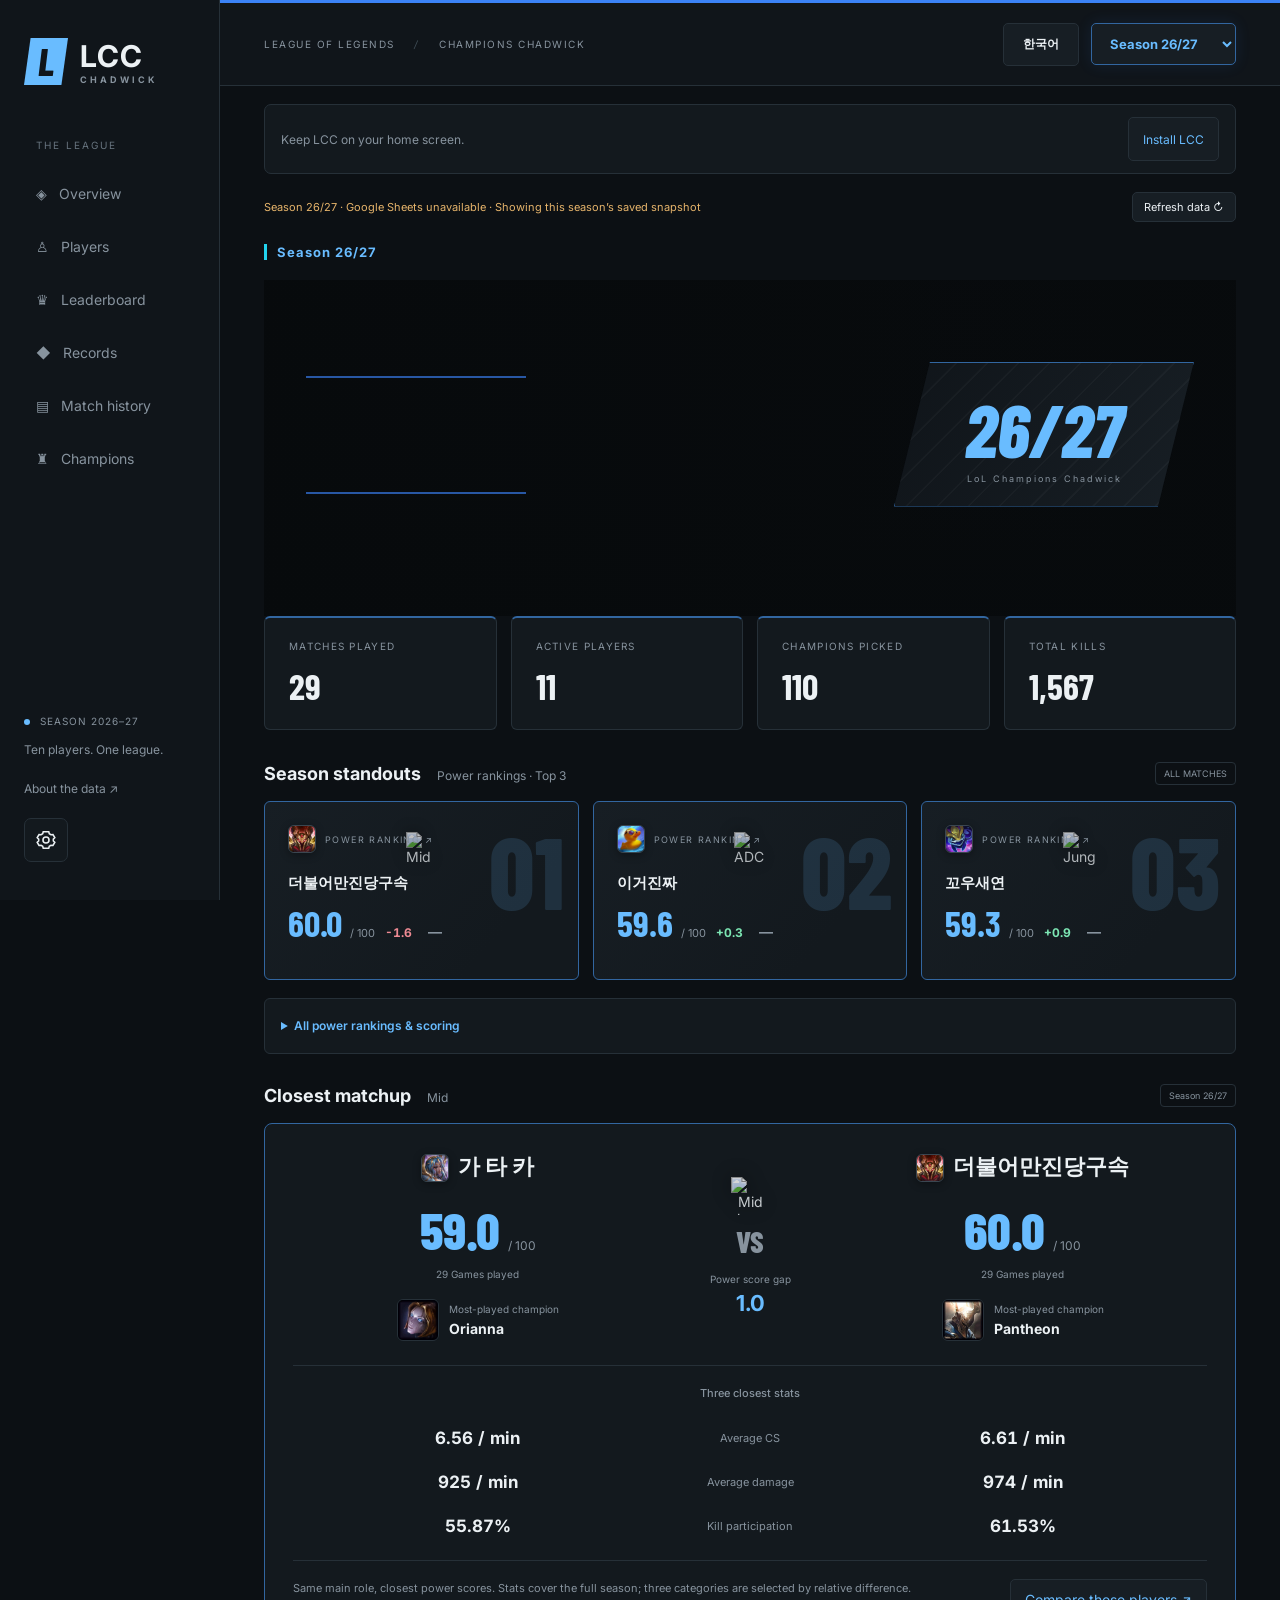
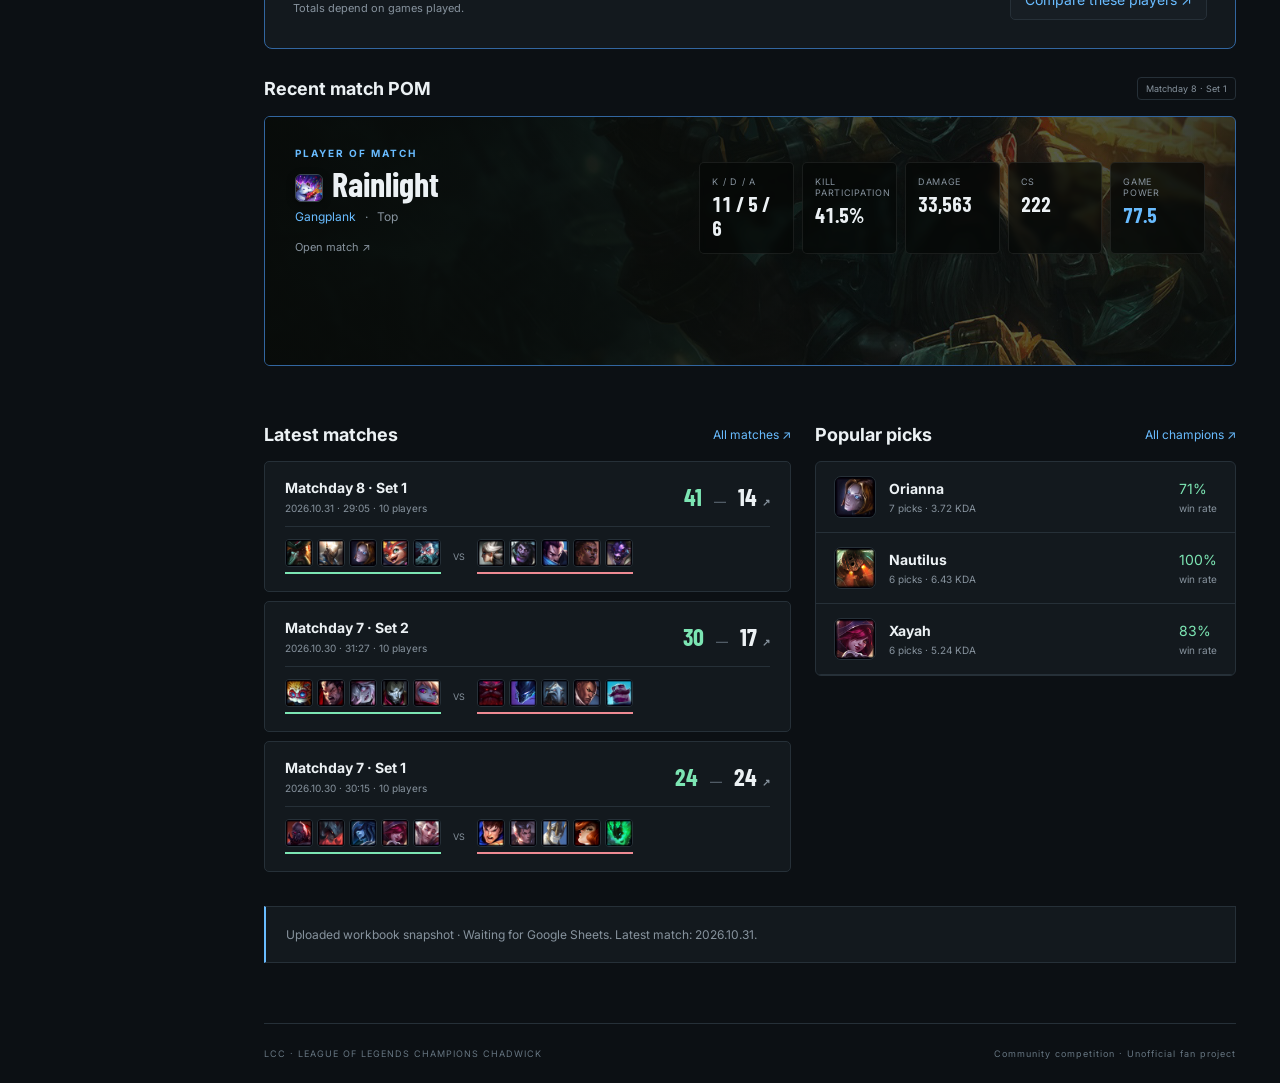
==== commit 3dbecced: "Add recent matches and match-only guest profile for 윤조한" ====
--- a/docs/index.html
+++ b/docs/index.html
@@ -1,3 +1,3 @@
 <!doctype html>
-<html lang="en"><head><meta charset="utf-8"><meta name="viewport" content="width=device-width,initial-scale=1,viewport-fit=cover"><meta name="description" content="League of Legends Champions Chadwick — season rankings, player profiles, champion stats and match results."><title>LCC — Season 26/27</title><script src="seasons.js?v=20261013-palettes"></script><link rel="stylesheet" href="style.css?v=20261013-seasons"><link rel="stylesheet" href="language-extra.css"><link rel="stylesheet" href="champion-icons.css?v=20261015-matches"><link rel="stylesheet" href="player-profile-icons.css"><link rel="stylesheet" href="leaderboard.css"><link rel="stylesheet" href="hero-videos.css"><link rel="stylesheet" href="home-branding.css?v=20261013-seasons"><link rel="stylesheet" href="home-branding-adjust.css?v=20261013-1247"><link rel="stylesheet" href="season-theme.css?v=20261013-palettes"><link rel="stylesheet" href="compare.css?v=20261014-higher"><link rel="stylesheet" href="power-ranking.css?v=20261014-arrows2"><link rel="stylesheet" href="matchup.css?v=20261014-lanes"><link rel="stylesheet" href="pom.css?v=20261014-profilepom"><link rel="stylesheet" href="match-pom.css?v=20261014-matchpower"><link rel="stylesheet" href="records.css?v=20261014-recordart3"><link rel="stylesheet" href="mobile-nav.css?v=20261014-grid"><link rel="manifest" href="manifest.webmanifest"><meta name="theme-color" content="#0c1014"><meta name="apple-mobile-web-app-capable" content="yes"><meta name="apple-mobile-web-app-title" content="LCC"><meta name="apple-mobile-web-app-status-bar-style" content="black-translucent"><link rel="apple-touch-icon" sizes="180x180" href="images/app/apple-touch-icon.png"><link rel="icon" type="image/png" sizes="192x192" href="images/app/icon-192.png"><link rel="stylesheet" href="pwa.css?v=20261015-sidebar"><link rel="stylesheet" href="music.css?v=20261015"><link rel="stylesheet" href="power-history.css?v=20261015-summary"><link rel="stylesheet" href="power-chart.css?v=20261015"><link rel="stylesheet" href="profile-stats.css?v=20261015-vpm"><link rel="stylesheet" href="player-radar.css?v=20261015"><link rel="stylesheet" href="next-match.css?v=20261015"></head>
-<body><aside><a class="brand" href="#overview"><span class="mark">L</span><b>LCC<span>CHADWICK</span></b></a><div class="navlabel">THE LEAGUE</div><nav><a href="#overview">◈ <span>Overview</span></a><a href="#players">♙ <span>Players</span></a><a href="#leaderboard">♛ <span>Leaderboard</span></a><a href="#records">◆ <span>Records</span></a><a href="#matches">▤ <span>Match history</span></a><a href="#champions">♜ <span>Champions</span></a></nav><div class="asidebottom"><span class="statusdot"></span> <span id="sidebar-season">SEASON 2026 / 27</span><p>Ten players. One league.</p><a href="#about">About the data ↗</a></div></aside><div class="shell"><header><span>LEAGUE OF LEGENDS <i>/</i> CHAMPIONS CHADWICK</span><div class="header-actions"><button id="language-toggle" class="lang-toggle" type="button" aria-label="한국어로 전환">한국어</button><select id="season-select" class="season" aria-label="Choose season"><option value="26-27">Season 26/27</option><option value="25-26">Season 25/26</option></select></div></header><div id="pwa-install-bar" class="pwa-install-bar" hidden><span>Keep LCC on your home screen.</span><button class="btn" id="pwa-install" type="button">Install LCC</button></div><div class="livebar"><span id="live-status" role="status" data-state="checking">Checking Google Sheets…</span><button id="refresh-live" class="btn" type="button">Refresh data ↻</button></div><div id="season-context" class="season-context">Season 26/27</div><p id="season-data-note" class="season-data-note" hidden></p><main id="app" aria-live="polite"><p>Loading league statistics…</p></main><footer>LCC · LEAGUE OF LEGENDS CHAMPIONS CHADWICK <span>Community competition · Unofficial fan project</span></footer></div><dialog id="pwa-install-dialog" class="pwa-dialog" aria-labelledby="pwa-dialog-title"><h2 id="pwa-dialog-title">Install LCC</h2><p class="pwa-intro">Add LCC to your home screen and open it like an app.</p><h3>iPhone / iPad</h3><p>Open this site in Safari. Tap Share, then Add to Home Screen. Keep Open as Web App enabled if shown, then tap Add.</p><h3>Galaxy / Android</h3><p>Open this site in Chrome or Samsung Internet. Use the browser menu to install the app or add it to your home screen.</p><p>If you opened LCC inside another app, open the link in Safari or Chrome first.</p><p>An internet connection is required for statistics. Enable POM alerts separately on this device.</p><button class="btn" id="pwa-close" type="button">Close</button></dialog><script src="champion-art.js"></script><script src="live.js?v=20261013-seasons"></script><script src="app.js?v=20261015-radar"></script><script src="player-radar.js?v=20261015"></script><script src="power-ranking.js?v=20261015-spread2"></script><script src="power-chart.js?v=20261015"></script><script src="power-history.js?v=20261015-chart"></script><script src="pom.js?v=20261014-profilepom"></script><script src="leaderboard.js?v=20261014-pom"></script><script src="about-simple.js?v=20261013-seasons"></script><script src="compare.js?v=20261014-current-rank"></script><script src="matchup.js?v=20261014-lanes"></script><script src="records.js?v=20261014-powerrecord"></script><script src="match-pom.js?v=20261014-matchpower"></script><script src="champion-icons.js?v=20261015-laneorder"></script><script src="image-fallback.js"></script><script src="korean-game-terms.js?v=20261014-ko2"></script><script src="translation-fixes.js?v=20261014-allplayers"></script><script src="language.js?v=20261015-schedule"></script><script src="player-profile-icons.js?v=20261014-current-rank"></script><script src="hero-videos.js?v=20261013-1322"></script><script src="pwa.js?v=20261014"></script><script type="module" src="push.js?v=20261015-schedule"></script><script src="music.js?v=20261015-default-on"></script><script src="next-match-data.js?v=20261015"></script><script src="next-match.js?v=20261015"></script></body></html>
+<html lang="en"><head><meta charset="utf-8"><meta name="viewport" content="width=device-width,initial-scale=1,viewport-fit=cover"><meta name="description" content="League of Legends Champions Chadwick — season rankings, player profiles, champion stats and match results."><title>LCC — Season 26/27</title><script src="seasons.js?v=20261031-guests"></script><link rel="stylesheet" href="style.css?v=20261013-seasons"><link rel="stylesheet" href="language-extra.css"><link rel="stylesheet" href="champion-icons.css?v=20261015-matches"><link rel="stylesheet" href="player-profile-icons.css"><link rel="stylesheet" href="leaderboard.css"><link rel="stylesheet" href="hero-videos.css"><link rel="stylesheet" href="home-branding.css?v=20261013-seasons"><link rel="stylesheet" href="home-branding-adjust.css?v=20261013-1247"><link rel="stylesheet" href="season-theme.css?v=20261013-palettes"><link rel="stylesheet" href="compare.css?v=20261014-higher"><link rel="stylesheet" href="power-ranking.css?v=20261014-arrows2"><link rel="stylesheet" href="matchup.css?v=20261014-lanes"><link rel="stylesheet" href="pom.css?v=20261014-profilepom"><link rel="stylesheet" href="match-pom.css?v=20261014-matchpower"><link rel="stylesheet" href="records.css?v=20261014-recordart3"><link rel="stylesheet" href="mobile-nav.css?v=20261014-grid"><link rel="manifest" href="manifest.webmanifest"><meta name="theme-color" content="#0c1014"><meta name="apple-mobile-web-app-capable" content="yes"><meta name="apple-mobile-web-app-title" content="LCC"><meta name="apple-mobile-web-app-status-bar-style" content="black-translucent"><link rel="apple-touch-icon" sizes="180x180" href="images/app/apple-touch-icon.png"><link rel="icon" type="image/png" sizes="192x192" href="images/app/icon-192.png"><link rel="stylesheet" href="pwa.css?v=20261015-sidebar"><link rel="stylesheet" href="music.css?v=20261015"><link rel="stylesheet" href="power-history.css?v=20261015-summary"><link rel="stylesheet" href="power-chart.css?v=20261015"><link rel="stylesheet" href="profile-stats.css?v=20261015-vpm"><link rel="stylesheet" href="player-radar.css?v=20261015"><link rel="stylesheet" href="next-match.css?v=20261015"></head>
+<body><aside><a class="brand" href="#overview"><span class="mark">L</span><b>LCC<span>CHADWICK</span></b></a><div class="navlabel">THE LEAGUE</div><nav><a href="#overview">◈ <span>Overview</span></a><a href="#players">♙ <span>Players</span></a><a href="#leaderboard">♛ <span>Leaderboard</span></a><a href="#records">◆ <span>Records</span></a><a href="#matches">▤ <span>Match history</span></a><a href="#champions">♜ <span>Champions</span></a></nav><div class="asidebottom"><span class="statusdot"></span> <span id="sidebar-season">SEASON 2026 / 27</span><p>Ten players. One league.</p><a href="#about">About the data ↗</a></div></aside><div class="shell"><header><span>LEAGUE OF LEGENDS <i>/</i> CHAMPIONS CHADWICK</span><div class="header-actions"><button id="language-toggle" class="lang-toggle" type="button" aria-label="한국어로 전환">한국어</button><select id="season-select" class="season" aria-label="Choose season"><option value="26-27">Season 26/27</option><option value="25-26">Season 25/26</option></select></div></header><div id="pwa-install-bar" class="pwa-install-bar" hidden><span>Keep LCC on your home screen.</span><button class="btn" id="pwa-install" type="button">Install LCC</button></div><div class="livebar"><span id="live-status" role="status" data-state="checking">Checking Google Sheets…</span><button id="refresh-live" class="btn" type="button">Refresh data ↻</button></div><div id="season-context" class="season-context">Season 26/27</div><p id="season-data-note" class="season-data-note" hidden></p><main id="app" aria-live="polite"><p>Loading league statistics…</p></main><footer>LCC · LEAGUE OF LEGENDS CHAMPIONS CHADWICK <span>Community competition · Unofficial fan project</span></footer></div><dialog id="pwa-install-dialog" class="pwa-dialog" aria-labelledby="pwa-dialog-title"><h2 id="pwa-dialog-title">Install LCC</h2><p class="pwa-intro">Add LCC to your home screen and open it like an app.</p><h3>iPhone / iPad</h3><p>Open this site in Safari. Tap Share, then Add to Home Screen. Keep Open as Web App enabled if shown, then tap Add.</p><h3>Galaxy / Android</h3><p>Open this site in Chrome or Samsung Internet. Use the browser menu to install the app or add it to your home screen.</p><p>If you opened LCC inside another app, open the link in Safari or Chrome first.</p><p>An internet connection is required for statistics. Enable POM alerts separately on this device.</p><button class="btn" id="pwa-close" type="button">Close</button></dialog><script src="champion-art.js"></script><script src="live.js?v=20261031-guests"></script><script src="app.js?v=20261031-guests"></script><script src="player-radar.js?v=20261015"></script><script src="power-ranking.js?v=20261031-guests"></script><script src="power-chart.js?v=20261031-guests"></script><script src="power-history.js?v=20261015-chart"></script><script src="pom.js?v=20261031-guests"></script><script src="leaderboard.js?v=20261014-pom"></script><script src="about-simple.js?v=20261013-seasons"></script><script src="compare.js?v=20261031-guests"></script><script src="matchup.js?v=20261014-lanes"></script><script src="records.js?v=20261031-guests"></script><script src="match-pom.js?v=20261031-guests"></script><script src="champion-icons.js?v=20261015-laneorder"></script><script src="image-fallback.js"></script><script src="korean-game-terms.js?v=20261014-ko2"></script><script src="translation-fixes.js?v=20261014-allplayers"></script><script src="language.js?v=20261015-schedule"></script><script src="player-profile-icons.js?v=20261014-current-rank"></script><script src="hero-videos.js?v=20261013-1322"></script><script src="pwa.js?v=20261014"></script><script type="module" src="push.js?v=20261015-schedule"></script><script src="music.js?v=20261015-default-on"></script><script src="next-match-data.js?v=20261015"></script><script src="next-match.js?v=20261015"></script></body></html>
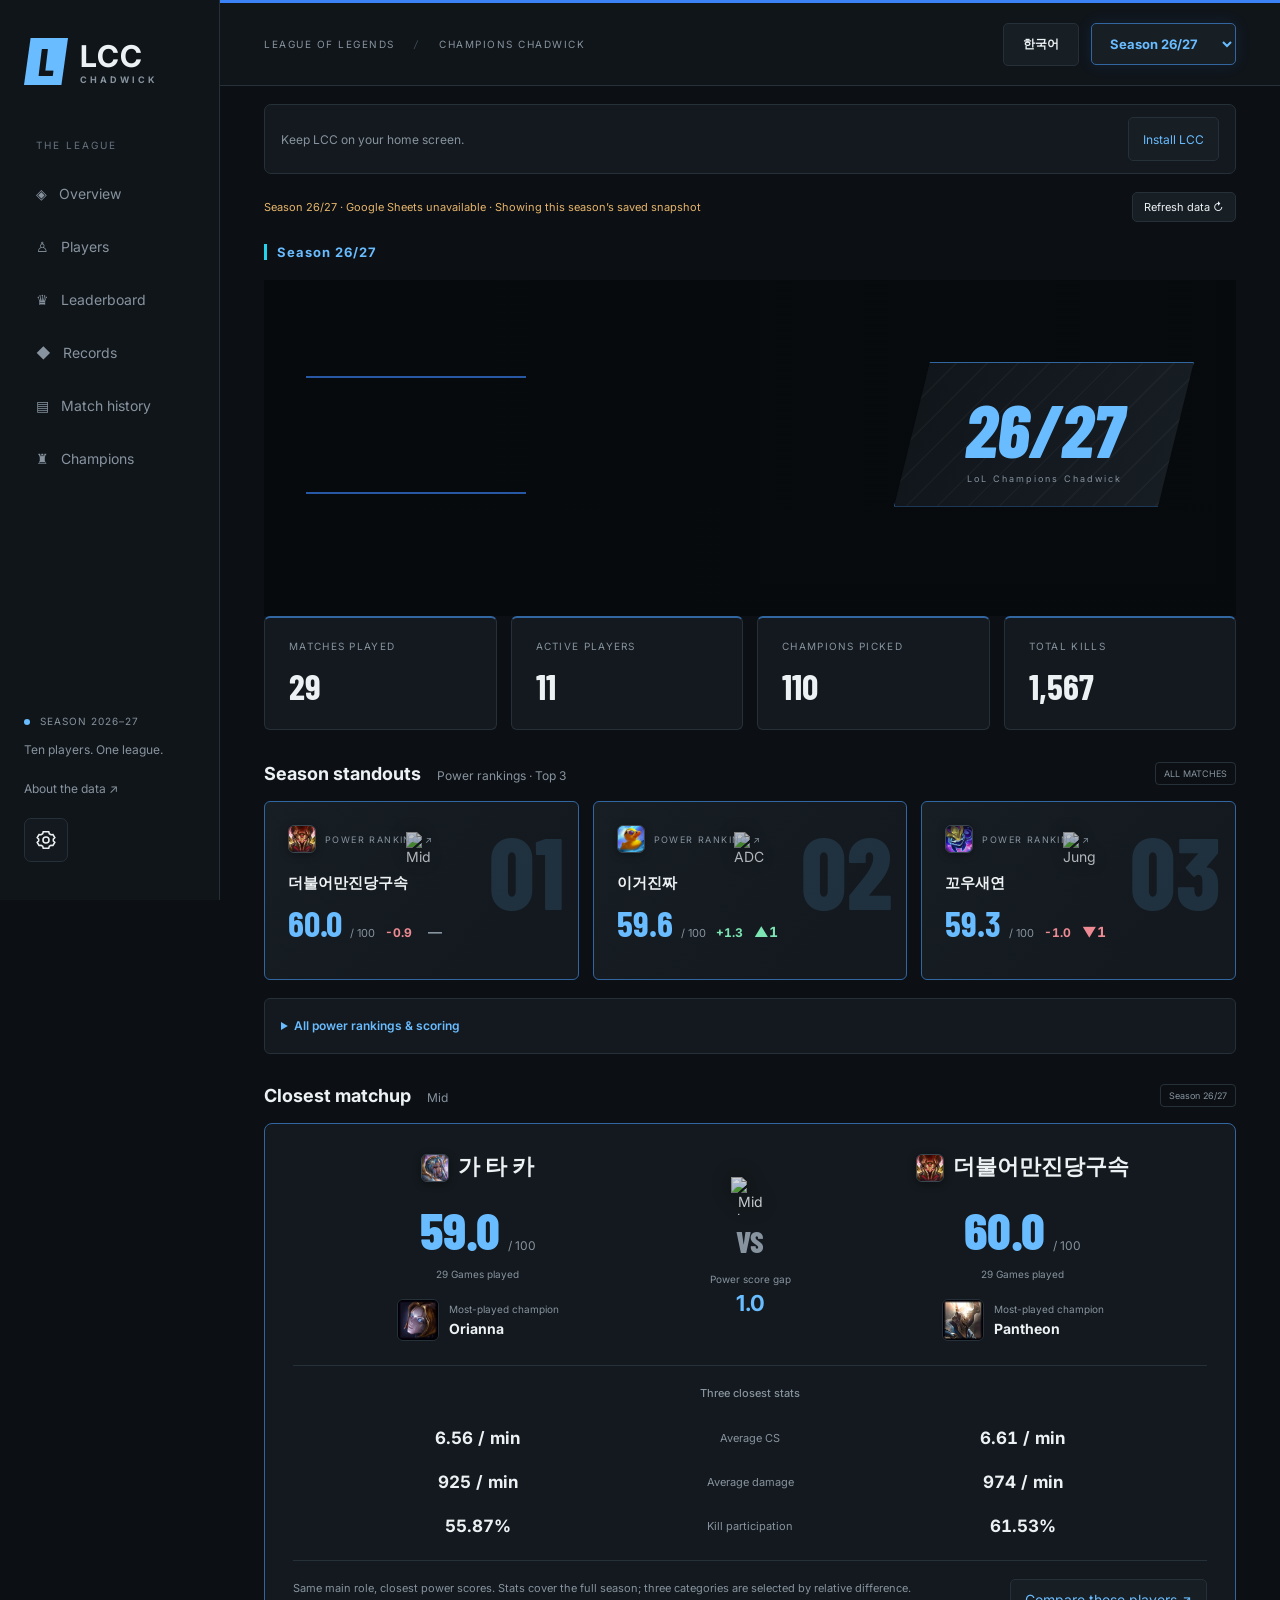
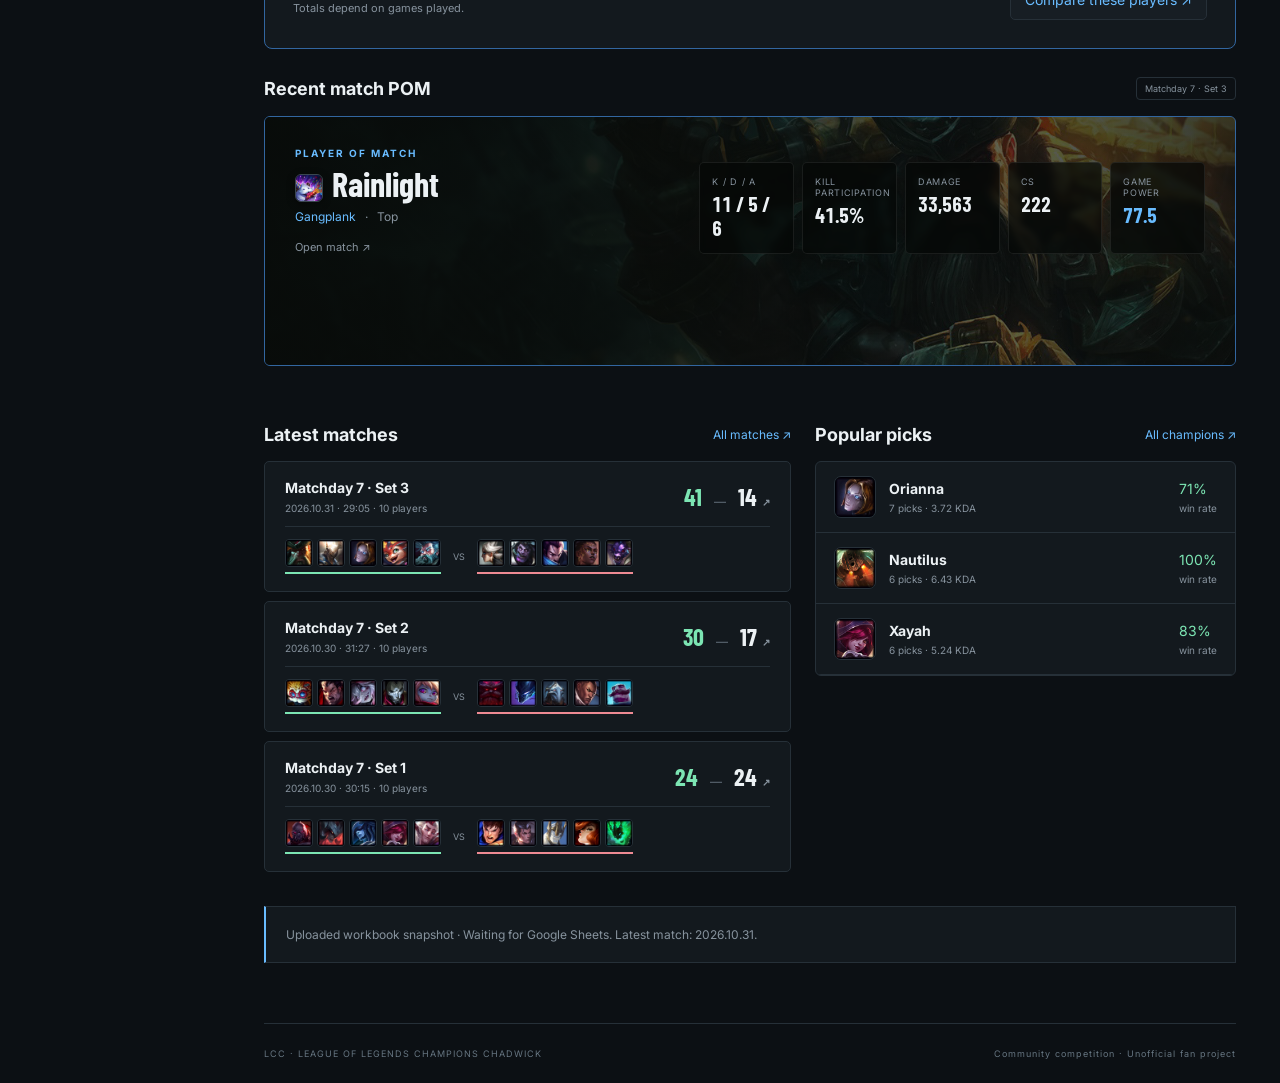
==== commit 9af5869b: "Keep midnight game in Matchday 7 Set 3" ====
--- a/docs/index.html
+++ b/docs/index.html
@@ -1,3 +1,3 @@
 <!doctype html>
 <html lang="en"><head><meta charset="utf-8"><meta name="viewport" content="width=device-width,initial-scale=1,viewport-fit=cover"><meta name="description" content="League of Legends Champions Chadwick — season rankings, player profiles, champion stats and match results."><title>LCC — Season 26/27</title><script src="seasons.js?v=20261031-guests"></script><link rel="stylesheet" href="style.css?v=20261013-seasons"><link rel="stylesheet" href="language-extra.css"><link rel="stylesheet" href="champion-icons.css?v=20261015-matches"><link rel="stylesheet" href="player-profile-icons.css"><link rel="stylesheet" href="leaderboard.css"><link rel="stylesheet" href="hero-videos.css"><link rel="stylesheet" href="home-branding.css?v=20261013-seasons"><link rel="stylesheet" href="home-branding-adjust.css?v=20261013-1247"><link rel="stylesheet" href="season-theme.css?v=20261013-palettes"><link rel="stylesheet" href="compare.css?v=20261014-higher"><link rel="stylesheet" href="power-ranking.css?v=20261014-arrows2"><link rel="stylesheet" href="matchup.css?v=20261014-lanes"><link rel="stylesheet" href="pom.css?v=20261014-profilepom"><link rel="stylesheet" href="match-pom.css?v=20261014-matchpower"><link rel="stylesheet" href="records.css?v=20261014-recordart3"><link rel="stylesheet" href="mobile-nav.css?v=20261014-grid"><link rel="manifest" href="manifest.webmanifest"><meta name="theme-color" content="#0c1014"><meta name="apple-mobile-web-app-capable" content="yes"><meta name="apple-mobile-web-app-title" content="LCC"><meta name="apple-mobile-web-app-status-bar-style" content="black-translucent"><link rel="apple-touch-icon" sizes="180x180" href="images/app/apple-touch-icon.png"><link rel="icon" type="image/png" sizes="192x192" href="images/app/icon-192.png"><link rel="stylesheet" href="pwa.css?v=20261015-sidebar"><link rel="stylesheet" href="music.css?v=20261015"><link rel="stylesheet" href="power-history.css?v=20261015-summary"><link rel="stylesheet" href="power-chart.css?v=20261015"><link rel="stylesheet" href="profile-stats.css?v=20261015-vpm"><link rel="stylesheet" href="player-radar.css?v=20261015"><link rel="stylesheet" href="next-match.css?v=20261015"></head>
-<body><aside><a class="brand" href="#overview"><span class="mark">L</span><b>LCC<span>CHADWICK</span></b></a><div class="navlabel">THE LEAGUE</div><nav><a href="#overview">◈ <span>Overview</span></a><a href="#players">♙ <span>Players</span></a><a href="#leaderboard">♛ <span>Leaderboard</span></a><a href="#records">◆ <span>Records</span></a><a href="#matches">▤ <span>Match history</span></a><a href="#champions">♜ <span>Champions</span></a></nav><div class="asidebottom"><span class="statusdot"></span> <span id="sidebar-season">SEASON 2026 / 27</span><p>Ten players. One league.</p><a href="#about">About the data ↗</a></div></aside><div class="shell"><header><span>LEAGUE OF LEGENDS <i>/</i> CHAMPIONS CHADWICK</span><div class="header-actions"><button id="language-toggle" class="lang-toggle" type="button" aria-label="한국어로 전환">한국어</button><select id="season-select" class="season" aria-label="Choose season"><option value="26-27">Season 26/27</option><option value="25-26">Season 25/26</option></select></div></header><div id="pwa-install-bar" class="pwa-install-bar" hidden><span>Keep LCC on your home screen.</span><button class="btn" id="pwa-install" type="button">Install LCC</button></div><div class="livebar"><span id="live-status" role="status" data-state="checking">Checking Google Sheets…</span><button id="refresh-live" class="btn" type="button">Refresh data ↻</button></div><div id="season-context" class="season-context">Season 26/27</div><p id="season-data-note" class="season-data-note" hidden></p><main id="app" aria-live="polite"><p>Loading league statistics…</p></main><footer>LCC · LEAGUE OF LEGENDS CHAMPIONS CHADWICK <span>Community competition · Unofficial fan project</span></footer></div><dialog id="pwa-install-dialog" class="pwa-dialog" aria-labelledby="pwa-dialog-title"><h2 id="pwa-dialog-title">Install LCC</h2><p class="pwa-intro">Add LCC to your home screen and open it like an app.</p><h3>iPhone / iPad</h3><p>Open this site in Safari. Tap Share, then Add to Home Screen. Keep Open as Web App enabled if shown, then tap Add.</p><h3>Galaxy / Android</h3><p>Open this site in Chrome or Samsung Internet. Use the browser menu to install the app or add it to your home screen.</p><p>If you opened LCC inside another app, open the link in Safari or Chrome first.</p><p>An internet connection is required for statistics. Enable POM alerts separately on this device.</p><button class="btn" id="pwa-close" type="button">Close</button></dialog><script src="champion-art.js"></script><script src="live.js?v=20261031-guests"></script><script src="app.js?v=20261031-guests"></script><script src="player-radar.js?v=20261015"></script><script src="power-ranking.js?v=20261031-guests"></script><script src="power-chart.js?v=20261031-guests"></script><script src="power-history.js?v=20261015-chart"></script><script src="pom.js?v=20261031-guests"></script><script src="leaderboard.js?v=20261014-pom"></script><script src="about-simple.js?v=20261013-seasons"></script><script src="compare.js?v=20261031-guests"></script><script src="matchup.js?v=20261014-lanes"></script><script src="records.js?v=20261031-guests"></script><script src="match-pom.js?v=20261031-guests"></script><script src="champion-icons.js?v=20261015-laneorder"></script><script src="image-fallback.js"></script><script src="korean-game-terms.js?v=20261014-ko2"></script><script src="translation-fixes.js?v=20261014-allplayers"></script><script src="language.js?v=20261015-schedule"></script><script src="player-profile-icons.js?v=20261014-current-rank"></script><script src="hero-videos.js?v=20261013-1322"></script><script src="pwa.js?v=20261014"></script><script type="module" src="push.js?v=20261015-schedule"></script><script src="music.js?v=20261015-default-on"></script><script src="next-match-data.js?v=20261015"></script><script src="next-match.js?v=20261015"></script></body></html>
+<body><aside><a class="brand" href="#overview"><span class="mark">L</span><b>LCC<span>CHADWICK</span></b></a><div class="navlabel">THE LEAGUE</div><nav><a href="#overview">◈ <span>Overview</span></a><a href="#players">♙ <span>Players</span></a><a href="#leaderboard">♛ <span>Leaderboard</span></a><a href="#records">◆ <span>Records</span></a><a href="#matches">▤ <span>Match history</span></a><a href="#champions">♜ <span>Champions</span></a></nav><div class="asidebottom"><span class="statusdot"></span> <span id="sidebar-season">SEASON 2026 / 27</span><p>Ten players. One league.</p><a href="#about">About the data ↗</a></div></aside><div class="shell"><header><span>LEAGUE OF LEGENDS <i>/</i> CHAMPIONS CHADWICK</span><div class="header-actions"><button id="language-toggle" class="lang-toggle" type="button" aria-label="한국어로 전환">한국어</button><select id="season-select" class="season" aria-label="Choose season"><option value="26-27">Season 26/27</option><option value="25-26">Season 25/26</option></select></div></header><div id="pwa-install-bar" class="pwa-install-bar" hidden><span>Keep LCC on your home screen.</span><button class="btn" id="pwa-install" type="button">Install LCC</button></div><div class="livebar"><span id="live-status" role="status" data-state="checking">Checking Google Sheets…</span><button id="refresh-live" class="btn" type="button">Refresh data ↻</button></div><div id="season-context" class="season-context">Season 26/27</div><p id="season-data-note" class="season-data-note" hidden></p><main id="app" aria-live="polite"><p>Loading league statistics…</p></main><footer>LCC · LEAGUE OF LEGENDS CHAMPIONS CHADWICK <span>Community competition · Unofficial fan project</span></footer></div><dialog id="pwa-install-dialog" class="pwa-dialog" aria-labelledby="pwa-dialog-title"><h2 id="pwa-dialog-title">Install LCC</h2><p class="pwa-intro">Add LCC to your home screen and open it like an app.</p><h3>iPhone / iPad</h3><p>Open this site in Safari. Tap Share, then Add to Home Screen. Keep Open as Web App enabled if shown, then tap Add.</p><h3>Galaxy / Android</h3><p>Open this site in Chrome or Samsung Internet. Use the browser menu to install the app or add it to your home screen.</p><p>If you opened LCC inside another app, open the link in Safari or Chrome first.</p><p>An internet connection is required for statistics. Enable POM alerts separately on this device.</p><button class="btn" id="pwa-close" type="button">Close</button></dialog><script src="champion-art.js"></script><script src="live.js?v=20261031-guests"></script><script src="app.js?v=20261031-set3"></script><script src="player-radar.js?v=20261015"></script><script src="power-ranking.js?v=20261031-set3"></script><script src="power-chart.js?v=20261031-guests"></script><script src="power-history.js?v=20261015-chart"></script><script src="pom.js?v=20261031-guests"></script><script src="leaderboard.js?v=20261014-pom"></script><script src="about-simple.js?v=20261013-seasons"></script><script src="compare.js?v=20261031-guests"></script><script src="matchup.js?v=20261014-lanes"></script><script src="records.js?v=20261031-guests"></script><script src="match-pom.js?v=20261031-guests"></script><script src="champion-icons.js?v=20261015-laneorder"></script><script src="image-fallback.js"></script><script src="korean-game-terms.js?v=20261014-ko2"></script><script src="translation-fixes.js?v=20261014-allplayers"></script><script src="language.js?v=20261015-schedule"></script><script src="player-profile-icons.js?v=20261014-current-rank"></script><script src="hero-videos.js?v=20261013-1322"></script><script src="pwa.js?v=20261014"></script><script type="module" src="push.js?v=20261015-schedule"></script><script src="music.js?v=20261015-default-on"></script><script src="next-match-data.js?v=20261015"></script><script src="next-match.js?v=20261015"></script></body></html>
